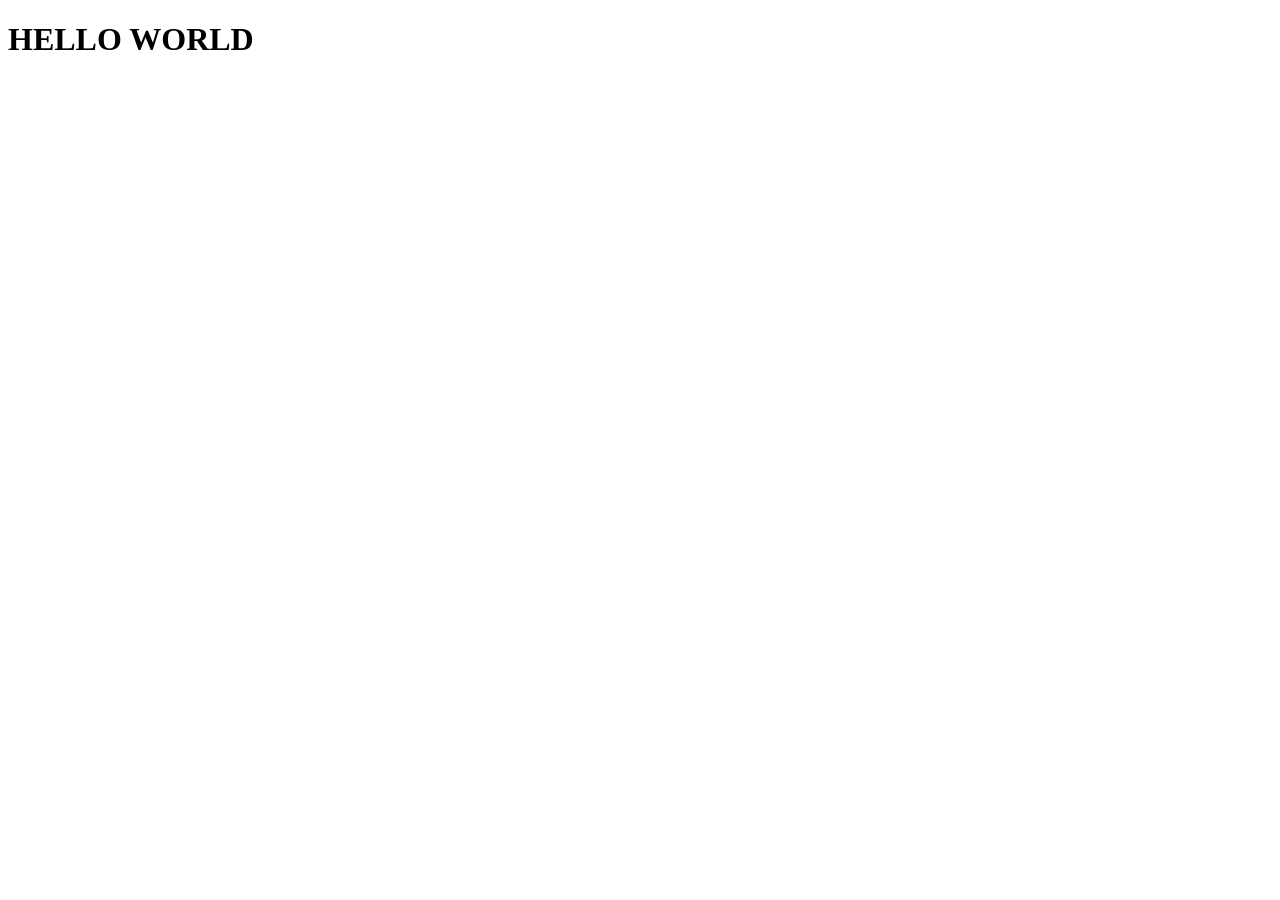
==== index.html @ b84dd43b "Initialisation du portfolio" ====
<!DOCTYPE html>
<html lang="fr">
<head>
<meta charset="UTF-8">
<meta name="viewport" content="width=device-width, initial-scale=1.0">
<title>Mon Portfolio</title>
</head>
<body>
<h1>HELLO WORLD</h1>
</body>
</html>
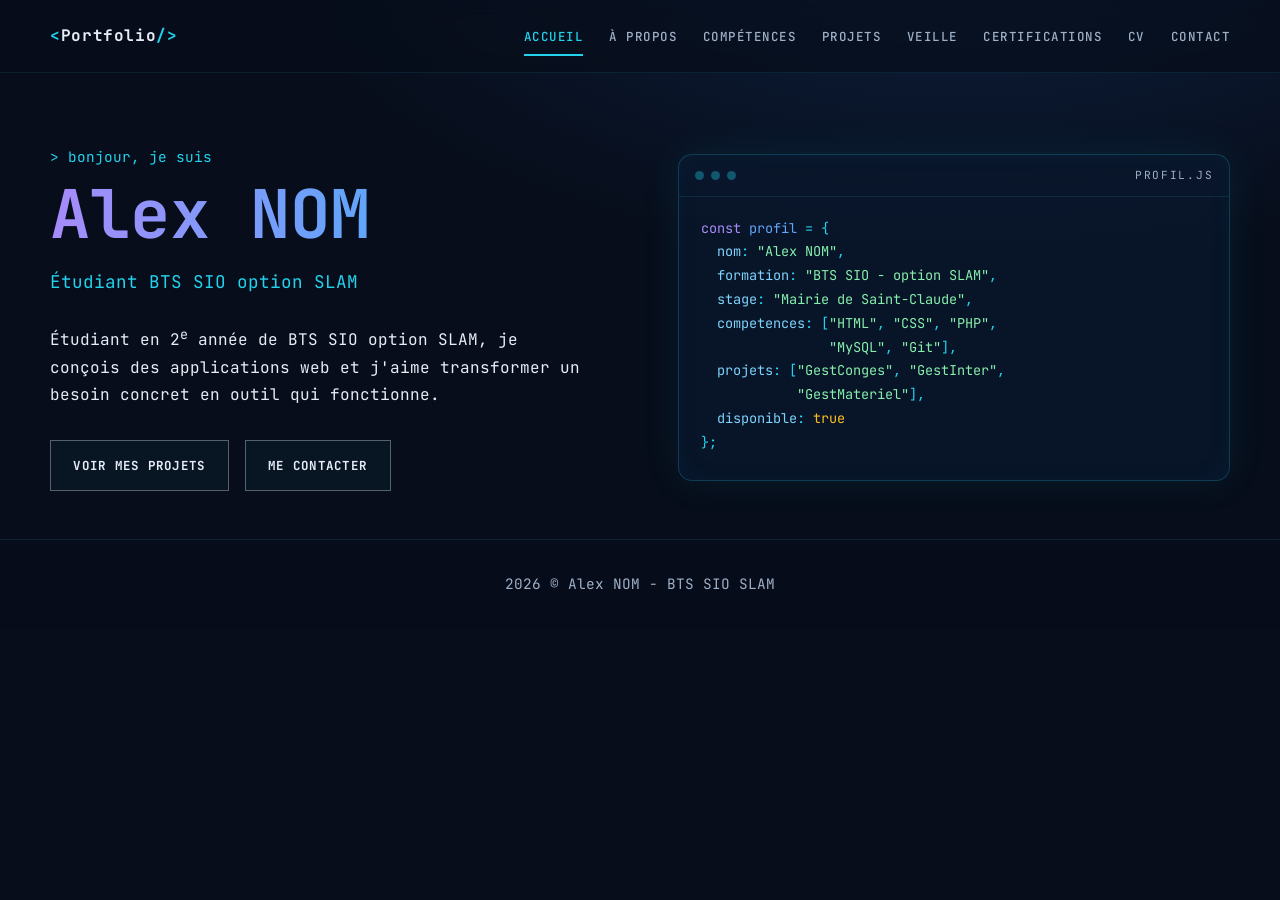
==== commit d854cefd: "Pages À propos et Compétences" ====
--- a/index.html
+++ b/index.html
@@ -1,11 +1,79 @@
 <!DOCTYPE html>
 <html lang="fr">
 <head>
-<meta charset="UTF-8">
-<meta name="viewport" content="width=device-width, initial-scale=1.0">
-<title>Mon Portfolio</title>
+  <meta charset="UTF-8">
+  <meta name="viewport" content="width=device-width, initial-scale=1.0">
+  <meta name="description" content="Portfolio d'Alex NOM, étudiant en BTS SIO option SLAM (développement d'applications).">
+  <title>Alex NOM | Portfolio BTS SIO SLAM</title>
+
+  <link rel="preconnect" href="https://fonts.googleapis.com">
+  <link rel="preconnect" href="https://fonts.gstatic.com" crossorigin>
+  <link href="https://fonts.googleapis.com/css2?family=JetBrains+Mono:wght@400;500;700&display=swap" rel="stylesheet">
+  <link rel="stylesheet" href="css/style.css">
 </head>
 <body>
-<h1>HELLO WORLD</h1>
+
+  <!-- Fond animé (entièrement en CSS) -->
+  <div class="bg" aria-hidden="true">
+    <span class="orb orb-1"></span>
+    <span class="orb orb-2"></span>
+  </div>
+
+  <!-- En-tête + menu -->
+  <header class="site-header">
+    <nav class="container nav" aria-label="Navigation principale">
+      <a href="index.html" class="logo">Portfolio</a>
+
+      <ul class="nav-links">
+        <li><a href="index.html" aria-current="page">Accueil</a></li>
+        <li><a href="apropos.html">À propos</a></li>
+        <li><a href="competences.html">Compétences</a></li>
+        <li><a href="projets.html">Projets</a></li>
+        <li><a href="veille.html">Veille</a></li>
+        <li><a href="certifications.html">Certifications</a></li>
+        <li><a href="cv.html">CV</a></li>
+        <li><a href="contact.html">Contact</a></li>
+      </ul>
+    </nav>
+  </header>
+
+  <!-- Contenu principal -->
+  <main class="container hero">
+    <section class="hero-text">
+      <p class="eyebrow">&gt; bonjour, je suis</p>
+      <h1 class="gradient-text">Alex NOM</h1>
+      <p class="role"><span class="typed">Étudiant BTS SIO option SLAM</span></p>
+      <p class="intro">
+        Étudiant en 2<sup>e</sup> année de BTS SIO option SLAM, je conçois des applications web
+        et j'aime transformer un besoin concret en outil qui fonctionne.
+      </p>
+      <div class="hero-actions">
+        <a href="projets.html" class="btn">Voir mes projets</a>
+        <a href="contact.html" class="btn">Me contacter</a>
+      </div>
+    </section>
+
+    <aside class="code-card" aria-label="Aperçu du profil sous forme de code">
+      <div class="code-card-bar">
+        <span class="dots"><i></i><i></i><i></i></span>
+        <span class="code-card-title">profil.js</span>
+      </div>
+<pre><code><span class="c-key">const</span> <span class="c-var">profil</span> = {
+  <span class="c-prop">nom</span>: <span class="c-str">"Alex NOM"</span>,
+  <span class="c-prop">formation</span>: <span class="c-str">"BTS SIO - option SLAM"</span>,
+  <span class="c-prop">stage</span>: <span class="c-str">"Mairie de Saint-Claude"</span>,
+  <span class="c-prop">competences</span>: [<span class="c-str">"HTML"</span>, <span class="c-str">"CSS"</span>, <span class="c-str">"PHP"</span>,
+                <span class="c-str">"MySQL"</span>, <span class="c-str">"Git"</span>],
+  <span class="c-prop">projets</span>: [<span class="c-str">"GestConges"</span>, <span class="c-str">"GestInter"</span>,
+            <span class="c-str">"GestMateriel"</span>],
+  <span class="c-prop">disponible</span>: <span class="c-bool">true</span>
+};</code></pre>
+    </aside>
+  </main>
+
+  <footer class="site-footer">
+    <p>2026 © Alex NOM - BTS SIO SLAM</p>
+  </footer>
+
 </body>
-</html>+</html>
--- a/css/style.css
+++ b/css/style.css
@@ -0,0 +1,469 @@
+/* ==========================================================
+   Portfolio BTS SIO SLAM - feuille de style commune
+   ========================================================== */
+
+:root {
+  --bg: #070d1a;
+  --panel: rgba(11, 24, 46, 0.72);
+  --border: rgba(34, 211, 238, 0.22);
+  --text: #e6edf7;
+  --muted: #9fb0c7;
+  --cyan: #22d3ee;
+  --blue: #60a5fa;
+  --violet: #a78bfa;
+  --radius: 14px;
+  --font: "JetBrains Mono", ui-monospace, "SFMono-Regular", Menlo, Consolas, monospace;
+}
+
+*, *::before, *::after { box-sizing: border-box; }
+
+html { scroll-behavior: smooth; }
+
+body {
+  margin: 0;
+  min-height: 100vh;
+  display: flex;
+  flex-direction: column;
+  font-family: var(--font);
+  font-size: 16px;
+  line-height: 1.7;
+  color: var(--text);
+  background: radial-gradient(1200px 600px at 75% -10%, #0e2140 0%, var(--bg) 60%);
+}
+
+a { color: inherit; text-decoration: none; }
+
+.container {
+  width: min(1180px, 100% - 2.5rem);
+  margin-inline: auto;
+}
+
+/* ---------- Fond animé (canvas, rempli par main.js) ---------- */
+#bg-canvas {
+  position: fixed;
+  inset: 0;
+  width: 100%;
+  height: 100%;
+  z-index: 0;
+  pointer-events: none;
+}
+
+.site-header, main, .site-footer { position: relative; z-index: 1; }
+
+/* ---------- Header / navigation ---------- */
+.site-header {
+  position: sticky;
+  top: 0;
+  z-index: 50;
+  background: rgba(7, 13, 26, 0.65);
+  backdrop-filter: blur(10px);
+  -webkit-backdrop-filter: blur(10px);
+  border-bottom: 1px solid rgba(34, 211, 238, 0.10);
+}
+
+.nav {
+  display: flex;
+  align-items: center;
+  justify-content: space-between;
+  min-height: 72px;
+}
+
+.logo { font-weight: 700; letter-spacing: 0.04em; }
+.logo::before { content: "<"; color: var(--cyan); }
+.logo::after  { content: "/>"; color: var(--cyan); }
+
+.nav-links {
+  display: flex;
+  gap: 1.6rem;
+  list-style: none;
+  margin: 0;
+  padding: 0;
+}
+
+.nav-links a {
+  position: relative;
+  padding: 0.4rem 0;
+  font-size: 0.78rem;
+  font-weight: 500;
+  letter-spacing: 0.12em;
+  text-transform: uppercase;
+  color: var(--muted);
+  transition: color 0.2s;
+}
+
+.nav-links a::after {
+  content: "";
+  position: absolute;
+  left: 0; bottom: -4px;
+  width: 100%; height: 2px;
+  background: var(--cyan);
+  transform: scaleX(0);
+  transform-origin: left;
+  transition: transform 0.25s ease;
+}
+
+.nav-links a:hover,
+.nav-links a[aria-current="page"] { color: var(--cyan); }
+
+.nav-links a:hover::after,
+.nav-links a[aria-current="page"]::after { transform: scaleX(1); }
+
+.nav-toggle {
+  display: none;
+  flex-direction: column;
+  gap: 5px;
+  padding: 0.6rem;
+  background: none;
+  border: 1px solid var(--border);
+  border-radius: 8px;
+  cursor: pointer;
+}
+
+.nav-toggle span {
+  display: block;
+  width: 22px; height: 2px;
+  background: var(--cyan);
+  transition: transform 0.25s, opacity 0.25s;
+}
+
+.nav-toggle[aria-expanded="true"] span:nth-child(1) { transform: translateY(7px) rotate(45deg); }
+.nav-toggle[aria-expanded="true"] span:nth-child(2) { opacity: 0; }
+.nav-toggle[aria-expanded="true"] span:nth-child(3) { transform: translateY(-7px) rotate(-45deg); }
+
+/* ---------- Hero (accueil) ---------- */
+.hero {
+  display: grid;
+  grid-template-columns: 1.05fr 1fr;
+  align-items: center;
+  gap: 3rem;
+  padding-block: 4.5rem 3rem;
+}
+
+.eyebrow { margin: 0 0 0.5rem; color: var(--cyan); font-size: 0.9rem; }
+
+.gradient-text {
+  margin: 0;
+  font-size: clamp(2.4rem, 6vw, 4.2rem);
+  line-height: 1.1;
+  font-weight: 700;
+  background: linear-gradient(90deg, var(--violet), var(--blue) 55%, var(--cyan));
+  -webkit-background-clip: text;
+  background-clip: text;
+  color: transparent;
+}
+
+.role { min-height: 2rem; margin: 1rem 0 1.5rem; font-size: 1.1rem; color: var(--cyan); }
+.caret { animation: blink 1s steps(2, start) infinite; }
+@keyframes blink { to { visibility: hidden; } }
+
+.intro { max-width: 34rem; margin: 0 0 2rem; color: var(--text); }
+
+.hero-actions { display: flex; flex-wrap: wrap; gap: 1rem; }
+
+.btn {
+  display: inline-block;
+  padding: 0.85rem 1.4rem;
+  font-size: 0.78rem;
+  font-weight: 700;
+  letter-spacing: 0.1em;
+  text-transform: uppercase;
+  color: var(--text);
+  background: rgba(34, 211, 238, 0.04);
+  border: 1px solid rgba(230, 237, 247, 0.35);
+  transition: color 0.2s, border-color 0.2s, box-shadow 0.2s, background 0.2s;
+}
+
+.btn:hover {
+  color: var(--cyan);
+  border-color: var(--cyan);
+  background: rgba(34, 211, 238, 0.09);
+  box-shadow: 0 0 22px rgba(34, 211, 238, 0.25);
+}
+
+/* ---------- Carte "IDE" (avec léger effet 3D au survol, via main.js) ---------- */
+.code-card {
+  background: var(--panel);
+  border: 1px solid var(--border);
+  border-radius: var(--radius);
+  box-shadow: 0 0 40px rgba(34, 211, 238, 0.08), inset 0 0 30px rgba(34, 211, 238, 0.03);
+  overflow: hidden;
+  transform-style: preserve-3d;
+  transition: transform 0.15s ease-out, box-shadow 0.3s;
+  will-change: transform;
+}
+
+.code-card:hover {
+  box-shadow: 0 0 55px rgba(34, 211, 238, 0.18), inset 0 0 30px rgba(34, 211, 238, 0.05);
+}
+
+.code-card-bar {
+  display: flex;
+  align-items: center;
+  justify-content: space-between;
+  padding: 0.7rem 1rem;
+  border-bottom: 1px solid rgba(34, 211, 238, 0.12);
+}
+
+.dots { display: flex; gap: 0.45rem; }
+.dots i { width: 9px; height: 9px; border-radius: 50%; background: rgba(34, 211, 238, 0.35); }
+
+.code-card-title {
+  font-size: 0.7rem;
+  letter-spacing: 0.15em;
+  text-transform: uppercase;
+  color: var(--muted);
+}
+
+.code-card pre {
+  margin: 0;
+  padding: 1.2rem 1.4rem 1.6rem;
+  overflow-x: auto;
+  font-size: 0.85rem;
+  line-height: 1.75;
+  color: var(--cyan);
+}
+
+.code-card code { font-family: var(--font); }
+
+.c-key  { color: var(--violet); }
+.c-var  { color: var(--blue); }
+.c-prop { color: #7dd3fc; }
+.c-str  { color: #86efac; }
+.c-bool { color: #fbbf24; }
+
+/* ---------- Bandeau de stats ---------- */
+.stats {
+  display: grid;
+  grid-template-columns: repeat(3, 1fr);
+  gap: 1.5rem;
+  padding-block: 2rem 4rem;
+}
+
+.stat {
+  text-align: center;
+  padding: 1.5rem 1rem;
+  background: var(--panel);
+  border: 1px solid var(--border);
+  border-radius: var(--radius);
+}
+
+.stat-num {
+  display: block;
+  font-size: 2.2rem;
+  font-weight: 700;
+  color: var(--cyan);
+}
+
+.stat-label {
+  display: block;
+  margin-top: 0.3rem;
+  font-size: 0.78rem;
+  letter-spacing: 0.08em;
+  text-transform: uppercase;
+  color: var(--muted);
+}
+
+/* ---------- Apparition au scroll (classes posées par main.js) ---------- */
+.reveal {
+  opacity: 0;
+  transform: translateY(24px);
+  transition: opacity 0.7s ease, transform 0.7s ease;
+}
+
+.reveal.is-visible {
+  opacity: 1;
+  transform: none;
+}
+
+/* ---------- Pages intérieures (À propos, Compétences, etc.) ---------- */
+.page { padding-block: 3rem 5rem; }
+
+.page-head { margin-bottom: 2.5rem; }
+
+.section-title {
+  margin: 2.5rem 0 1.5rem;
+  font-size: 1.4rem;
+  color: var(--text);
+}
+
+.section-title::before {
+  content: "// ";
+  color: var(--cyan);
+}
+
+.muted-text { color: var(--muted); max-width: 42rem; }
+
+/* ---------- Frise chronologique (À propos) ---------- */
+.timeline {
+  list-style: none;
+  margin: 0;
+  padding: 0 0 0 1.4rem;
+  border-left: 2px solid var(--border);
+}
+
+.timeline-item { position: relative; padding: 0 0 2.5rem 1.6rem; }
+.timeline-item:last-child { padding-bottom: 0; }
+
+.timeline-dot {
+  position: absolute;
+  left: -1.56rem;
+  top: 0.3rem;
+  width: 12px; height: 12px;
+  border-radius: 50%;
+  background: var(--cyan);
+  box-shadow: 0 0 10px var(--cyan);
+}
+
+.timeline-dot--future {
+  background: transparent;
+  border: 2px solid var(--violet);
+  box-shadow: 0 0 10px var(--violet);
+}
+
+.timeline-date {
+  margin: 0 0 0.2rem;
+  font-size: 0.78rem;
+  letter-spacing: 0.08em;
+  text-transform: uppercase;
+  color: var(--cyan);
+}
+
+.timeline-content h3 { margin: 0 0 0.3rem; font-size: 1.1rem; }
+
+.timeline-sub { margin: 0 0 0.6rem; color: var(--muted); font-size: 0.9rem; }
+
+.timeline-content p:last-child { margin: 0; max-width: 40rem; }
+
+/* ---------- Étiquettes (tags) ---------- */
+.tag-list {
+  display: flex;
+  flex-wrap: wrap;
+  gap: 0.6rem;
+  list-style: none;
+  margin: 0;
+  padding: 0;
+}
+
+.tag {
+  padding: 0.45rem 0.9rem;
+  font-size: 0.78rem;
+  letter-spacing: 0.04em;
+  color: var(--text);
+  background: rgba(34, 211, 238, 0.06);
+  border: 1px solid var(--border);
+  border-radius: 999px;
+  transition: border-color 0.2s, box-shadow 0.2s;
+}
+
+.tag:hover { border-color: var(--cyan); box-shadow: 0 0 14px rgba(34, 211, 238, 0.2); }
+
+/* ---------- Cartes de compétences (grille) ---------- */
+.skills-grid {
+  display: grid;
+  grid-template-columns: repeat(auto-fit, minmax(240px, 1fr));
+  gap: 1.5rem;
+}
+
+.skill-card {
+  padding: 1.4rem;
+  background: var(--panel);
+  border: 1px solid var(--border);
+  border-radius: var(--radius);
+}
+
+.skill-card h3 {
+  margin: 0 0 0.9rem;
+  font-size: 0.95rem;
+  color: var(--cyan);
+}
+
+/* ---------- Footer ---------- */
+.site-footer {
+  padding: 2rem 1rem;
+  text-align: center;
+  font-size: 0.9rem;
+  color: var(--muted);
+  border-top: 1px solid rgba(34, 211, 238, 0.12);
+  background: rgba(7, 13, 26, 0.55);
+}
+
+.site-footer p { margin: 0; }
+
+/* ---------- Curseur personnalisé ---------- */
+.cursor-dot, .cursor-ring { display: none; }
+
+html.has-cursor, html.has-cursor a, html.has-cursor button { cursor: none; }
+
+html.has-cursor .cursor-dot,
+html.has-cursor .cursor-ring {
+  display: block;
+  position: fixed;
+  top: 0; left: 0;
+  pointer-events: none;
+  z-index: 9999;
+  border-radius: 50%;
+  opacity: 0;
+  transition: opacity 0.2s;
+}
+
+html.has-cursor.cursor-active .cursor-dot,
+html.has-cursor.cursor-active .cursor-ring { opacity: 1; }
+
+.cursor-dot {
+  width: 6px; height: 6px;
+  margin: -3px 0 0 -3px;
+  background: var(--cyan);
+  box-shadow: 0 0 10px var(--cyan);
+}
+
+.cursor-ring {
+  width: 34px; height: 34px;
+  margin: -17px 0 0 -17px;
+  border: 1px solid var(--cyan);
+  transition: opacity 0.2s, width 0.2s, height 0.2s, margin 0.2s, background 0.2s;
+}
+
+.cursor-ring.hover {
+  width: 56px; height: 56px;
+  margin: -28px 0 0 -28px;
+  background: rgba(34, 211, 238, 0.1);
+}
+
+/* ---------- Responsive ---------- */
+@media (max-width: 960px) {
+  .hero { grid-template-columns: 1fr; gap: 2.5rem; padding-block: 2.5rem 1.5rem; }
+  .stats { grid-template-columns: 1fr; padding-block: 1rem 3rem; }
+}
+
+@media (max-width: 900px) {
+  .nav-toggle { display: flex; }
+
+  .nav-links {
+    position: absolute;
+    top: 100%;
+    left: 0; right: 0;
+    flex-direction: column;
+    gap: 0;
+    padding: 0.5rem 1.25rem 1rem;
+    background: rgba(7, 13, 26, 0.96);
+    border-bottom: 1px solid var(--border);
+    display: none;
+  }
+
+  .nav-links.open { display: flex; }
+  .nav-links a { display: block; padding: 0.8rem 0; }
+  .nav-links a::after { display: none; }
+}
+
+@media (max-width: 480px) {
+  .code-card pre { font-size: 0.72rem; padding: 1rem; }
+  .btn { width: 100%; text-align: center; }
+}
+
+/* Respect des préférences d'accessibilité */
+@media (prefers-reduced-motion: reduce) {
+  html { scroll-behavior: auto; }
+  .caret { animation: none; }
+  .reveal { opacity: 1; transform: none; transition: none; }
+  * { transition-duration: 0.01ms !important; }
+}
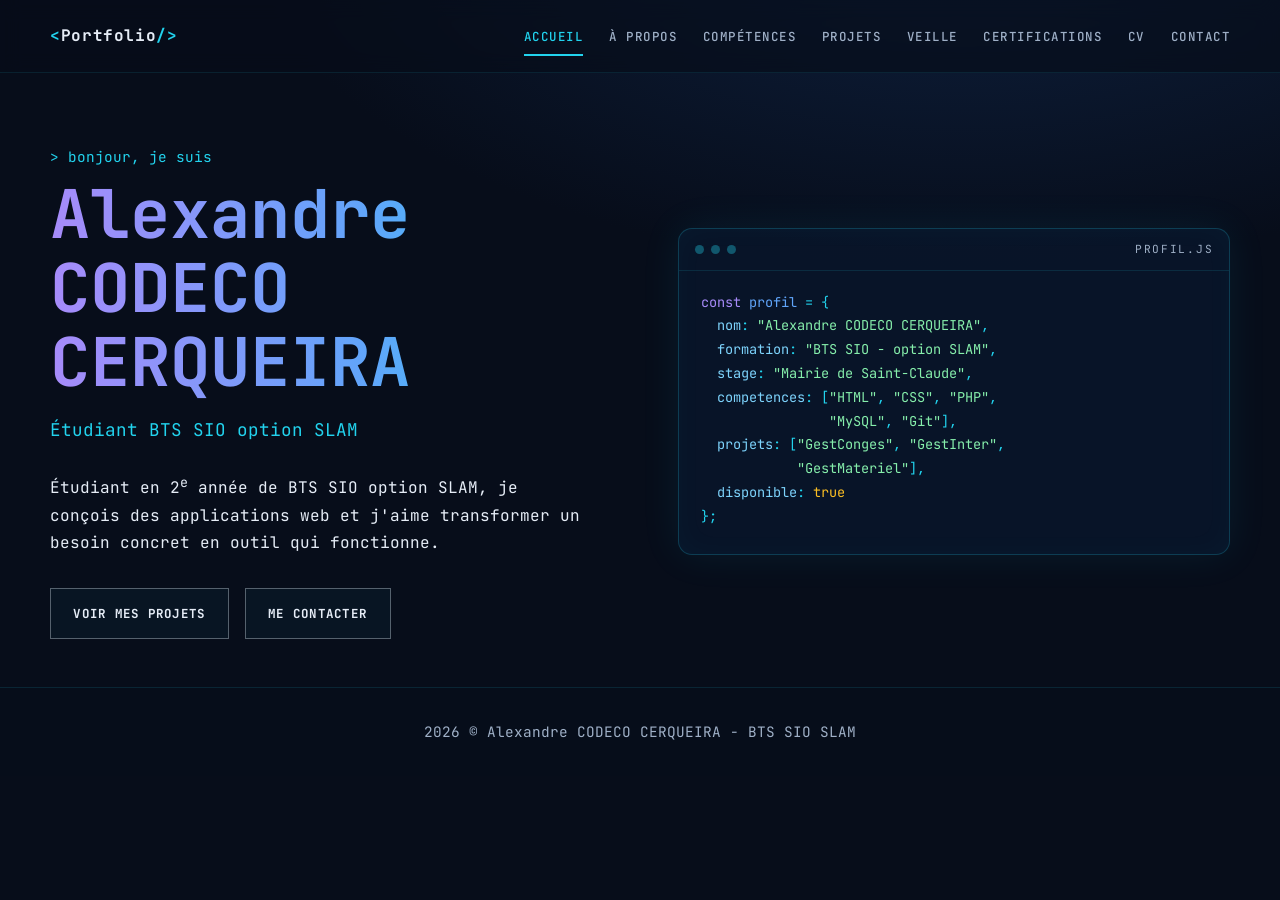
==== commit 7ff61c26: "Pages Projets et Veille" ====
--- a/index.html
+++ b/index.html
@@ -4,7 +4,7 @@
   <meta charset="UTF-8">
   <meta name="viewport" content="width=device-width, initial-scale=1.0">
   <meta name="description" content="Portfolio d'Alex NOM, étudiant en BTS SIO option SLAM (développement d'applications).">
-  <title>Alex NOM | Portfolio BTS SIO SLAM</title>
+  <title>Alexandre CODECO CERQUEIRA | Portfolio BTS SIO SLAM</title>
 
   <link rel="preconnect" href="https://fonts.googleapis.com">
   <link rel="preconnect" href="https://fonts.gstatic.com" crossorigin>
@@ -41,7 +41,7 @@
   <main class="container hero">
     <section class="hero-text">
       <p class="eyebrow">&gt; bonjour, je suis</p>
-      <h1 class="gradient-text">Alex NOM</h1>
+      <h1 class="gradient-text">Alexandre CODECO CERQUEIRA</h1>
       <p class="role"><span class="typed">Étudiant BTS SIO option SLAM</span></p>
       <p class="intro">
         Étudiant en 2<sup>e</sup> année de BTS SIO option SLAM, je conçois des applications web
@@ -59,7 +59,7 @@
         <span class="code-card-title">profil.js</span>
       </div>
 <pre><code><span class="c-key">const</span> <span class="c-var">profil</span> = {
-  <span class="c-prop">nom</span>: <span class="c-str">"Alex NOM"</span>,
+  <span class="c-prop">nom</span>: <span class="c-str">"Alexandre CODECO CERQUEIRA"</span>,
   <span class="c-prop">formation</span>: <span class="c-str">"BTS SIO - option SLAM"</span>,
   <span class="c-prop">stage</span>: <span class="c-str">"Mairie de Saint-Claude"</span>,
   <span class="c-prop">competences</span>: [<span class="c-str">"HTML"</span>, <span class="c-str">"CSS"</span>, <span class="c-str">"PHP"</span>,
@@ -72,7 +72,7 @@
   </main>
 
   <footer class="site-footer">
-    <p>2026 © Alex NOM - BTS SIO SLAM</p>
+    <p>2026 © Alexandre CODECO CERQUEIRA - BTS SIO SLAM</p>
   </footer>
 
 </body>
--- a/css/style.css
+++ b/css/style.css
@@ -377,6 +377,45 @@
   color: var(--cyan);
 }
 
+/* ---------- Cartes de projet (page Projets) ---------- */
+.project-card {
+  margin-bottom: 2.5rem;
+  padding: 2rem;
+  background: var(--panel);
+  border: 1px solid var(--border);
+  border-radius: var(--radius);
+  scroll-margin-top: 90px; /* pour que le lien d'ancre ne passe pas sous le header collant */
+}
+
+.project-head {
+  display: flex;
+  flex-wrap: wrap;
+  align-items: center;
+  gap: 1rem;
+  margin-bottom: 1rem;
+}
+
+.project-head h2 { margin: 0; font-size: 1.5rem; }
+
+.project-lead { color: var(--muted); max-width: 48rem; margin: 0 0 1.5rem; }
+
+.project-grid {
+  display: grid;
+  grid-template-columns: repeat(auto-fit, minmax(260px, 1fr));
+  gap: 1.5rem;
+  margin-bottom: 1.5rem;
+}
+
+.project-grid h3 { margin: 0 0 0.4rem; font-size: 0.95rem; color: var(--cyan); }
+.project-grid p { margin: 0; }
+
+.project-card code {
+  padding: 0.1rem 0.4rem;
+  background: rgba(34, 211, 238, 0.08);
+  border-radius: 4px;
+  font-size: 0.85em;
+}
+
 /* ---------- Footer ---------- */
 .site-footer {
   padding: 2rem 1rem;
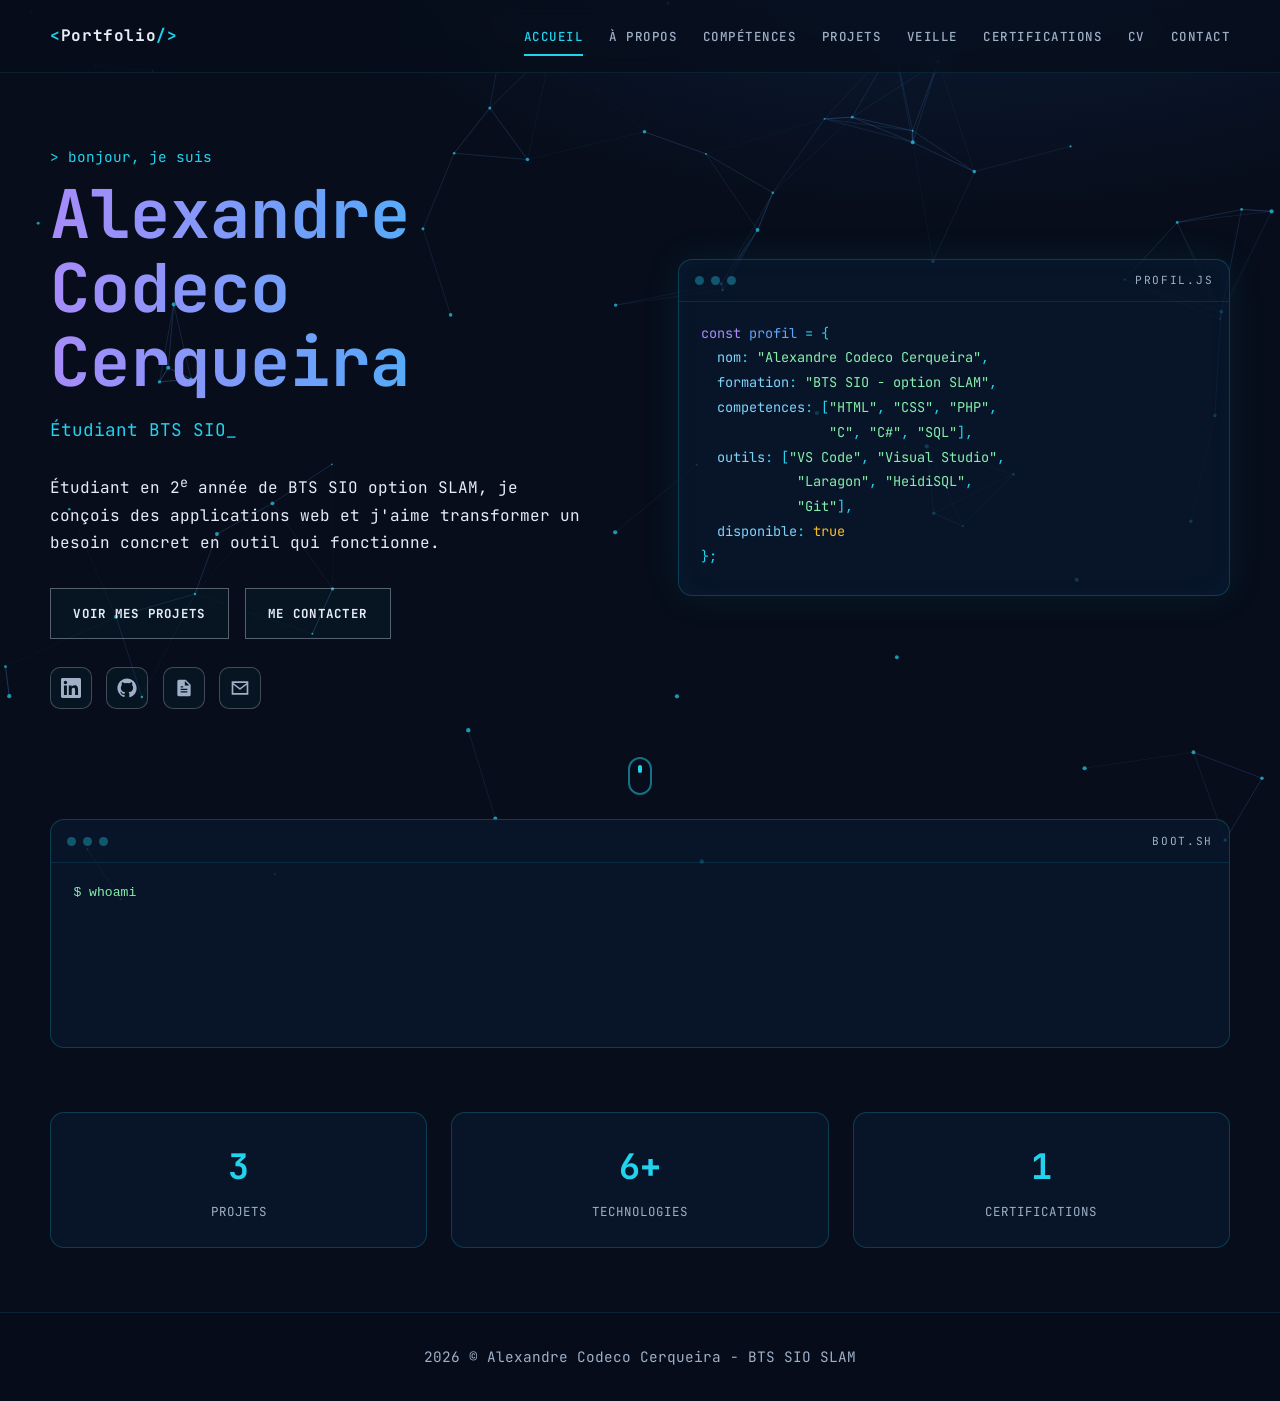
==== commit 30644fb8: "Accueil : terminal boot, glitch, icones sociales, scroll indicator" ====
--- a/index.html
+++ b/index.html
@@ -3,8 +3,8 @@
 <head>
   <meta charset="UTF-8">
   <meta name="viewport" content="width=device-width, initial-scale=1.0">
-  <meta name="description" content="Portfolio d'Alex NOM, étudiant en BTS SIO option SLAM (développement d'applications).">
-  <title>Alexandre CODECO CERQUEIRA | Portfolio BTS SIO SLAM</title>
+  <meta name="description" content="Portfolio d'Alexandre Codeco Cerqueira, étudiant en BTS SIO option SLAM (développement d'applications).">
+  <title>Alexandre Codeco Cerqueira | Portfolio BTS SIO SLAM</title>
 
   <link rel="preconnect" href="https://fonts.googleapis.com">
   <link rel="preconnect" href="https://fonts.gstatic.com" crossorigin>
@@ -12,19 +12,19 @@
   <link rel="stylesheet" href="css/style.css">
 </head>
 <body>
+  <canvas id="bg-canvas" aria-hidden="true"></canvas>
+  <div class="cursor-dot" aria-hidden="true"></div>
+  <div class="cursor-ring" aria-hidden="true"></div>
 
-  <!-- Fond animé (entièrement en CSS) -->
-  <div class="bg" aria-hidden="true">
-    <span class="orb orb-1"></span>
-    <span class="orb orb-2"></span>
-  </div>
-
-  <!-- En-tête + menu -->
   <header class="site-header">
     <nav class="container nav" aria-label="Navigation principale">
       <a href="index.html" class="logo">Portfolio</a>
 
-      <ul class="nav-links">
+      <button class="nav-toggle" aria-label="Ouvrir le menu" aria-expanded="false" aria-controls="nav-links">
+        <span></span><span></span><span></span>
+      </button>
+
+      <ul class="nav-links" id="nav-links">
         <li><a href="index.html" aria-current="page">Accueil</a></li>
         <li><a href="apropos.html">À propos</a></li>
         <li><a href="competences.html">Compétences</a></li>
@@ -37,43 +37,82 @@
     </nav>
   </header>
 
-  <!-- Contenu principal -->
-  <main class="container hero">
-    <section class="hero-text">
-      <p class="eyebrow">&gt; bonjour, je suis</p>
-      <h1 class="gradient-text">Alexandre CODECO CERQUEIRA</h1>
-      <p class="role"><span class="typed">Étudiant BTS SIO option SLAM</span></p>
-      <p class="intro">
-        Étudiant en 2<sup>e</sup> année de BTS SIO option SLAM, je conçois des applications web
-        et j'aime transformer un besoin concret en outil qui fonctionne.
-      </p>
-      <div class="hero-actions">
-        <a href="projets.html" class="btn">Voir mes projets</a>
-        <a href="contact.html" class="btn">Me contacter</a>
+  <main>
+    <section class="container hero">
+      <div class="hero-text reveal">
+        <p class="eyebrow">&gt; bonjour, je suis</p>
+        <h1 class="gradient-text glitch" data-text="Alexandre Codeco Cerqueira">Alexandre Codeco Cerqueira</h1>
+        <p class="role"><span id="typed"></span><span class="caret" aria-hidden="true">_</span></p>
+        <p class="intro">
+          Étudiant en 2<sup>e</sup> année de BTS SIO option SLAM, je conçois des applications web
+          et j'aime transformer un besoin concret en outil qui fonctionne.
+        </p>
+        <div class="hero-actions">
+          <a href="projets.html" class="btn">Voir mes projets</a>
+          <a href="contact.html" class="btn">Me contacter</a>
+        </div>
+
+        <!-- Icônes de réseaux : TODO remplace l'URL LinkedIn par ton vrai profil -->
+        <div class="social-row">
+          <a href="https://www.linkedin.com/in/alexandre-codeco-cerqueira-8b853b3ab/" target="_blank" rel="noopener" class="social-icon" aria-label="LinkedIn">
+            <svg viewBox="0 0 24 24" fill="currentColor" aria-hidden="true"><path d="M20.45 20.45h-3.56v-5.57c0-1.33-.02-3.04-1.85-3.04-1.86 0-2.14 1.45-2.14 2.94v5.67H9.34V9h3.42v1.56h.05c.48-.9 1.64-1.85 3.38-1.85 3.61 0 4.28 2.38 4.28 5.47v6.27ZM5.34 7.43a2.07 2.07 0 1 1 0-4.14 2.07 2.07 0 0 1 0 4.14ZM7.12 20.45H3.56V9h3.56v11.45ZM22.22 0H1.77C.8 0 0 .78 0 1.75v20.5C0 23.22.8 24 1.77 24h20.45C23.2 24 24 23.22 24 22.25V1.75C24 .78 23.2 0 22.22 0Z"/></svg>
+          </a>
+          <a href="https://github.com/alexandrecodeco40" target="_blank" rel="noopener" class="social-icon" aria-label="GitHub">
+            <svg viewBox="0 0 24 24" fill="currentColor" aria-hidden="true"><path d="M12 .5C5.73.5.5 5.73.5 12.03c0 5.05 3.29 9.33 7.84 10.84.57.1.78-.25.78-.55 0-.27-.01-1.17-.02-2.12-3.19.69-3.86-1.36-3.86-1.36-.52-1.33-1.28-1.68-1.28-1.68-1.04-.71.08-.7.08-.7 1.16.08 1.76 1.19 1.76 1.19 1.03 1.76 2.7 1.25 3.36.95.1-.75.4-1.25.73-1.54-2.55-.29-5.23-1.27-5.23-5.68 0-1.25.45-2.28 1.18-3.08-.12-.29-.51-1.46.11-3.04 0 0 .96-.31 3.15 1.18a10.9 10.9 0 0 1 5.74 0c2.19-1.49 3.15-1.18 3.15-1.18.62 1.58.23 2.75.11 3.04.73.8 1.18 1.83 1.18 3.08 0 4.42-2.69 5.39-5.25 5.67.41.36.78 1.07.78 2.16 0 1.56-.01 2.81-.01 3.19 0 .3.21.66.79.55A10.53 10.53 0 0 0 23.5 12.03C23.5 5.73 18.27.5 12 .5Z"/></svg>
+          </a>
+          <a href="cv/CV_Alexandre_Codeco_Cerqueira.pdf" target="_blank" rel="noopener" class="social-icon" aria-label="CV (PDF)">
+            <svg viewBox="0 0 24 24" fill="currentColor" aria-hidden="true"><path d="M6 2a2 2 0 0 0-2 2v16a2 2 0 0 0 2 2h12a2 2 0 0 0 2-2V8l-6-6H6Zm7 1.5L18.5 9H13V3.5ZM8 13h8v1.5H8V13Zm0 3h8v1.5H8V16Zm0-6h3v1.5H8V10Z"/></svg>
+          </a>
+          <a href="mailto:alexandrecodeco40@gmail.com" class="social-icon" aria-label="E-mail">
+            <svg viewBox="0 0 24 24" fill="currentColor" aria-hidden="true"><path d="M2 4h20v16H2V4Zm2 2v.01L12 12l8-5.99V6H4Zm16 2.24-7.4 5.55a1 1 0 0 1-1.2 0L4 8.24V18h16V8.24Z"/></svg>
+          </a>
+        </div>
+      </div>
+
+      <aside class="code-card reveal" id="code-card" aria-label="Aperçu du profil sous forme de code">
+        <div class="code-card-bar">
+          <span class="dots"><i></i><i></i><i></i></span>
+          <span class="code-card-title">profil.js</span>
+        </div>
+<pre><code><span class="c-key">const</span> <span class="c-var">profil</span> = {
+  <span class="c-prop">nom</span>: <span class="c-str">"Alexandre Codeco Cerqueira"</span>,
+  <span class="c-prop">formation</span>: <span class="c-str">"BTS SIO - option SLAM"</span>,
+  <span class="c-prop">competences</span>: [<span class="c-str">"HTML"</span>, <span class="c-str">"CSS"</span>, <span class="c-str">"PHP"</span>,
+                <span class="c-str">"C"</span>, <span class="c-str">"C#"</span>, <span class="c-str">"SQL"</span>],
+  <span class="c-prop">outils</span>: [<span class="c-str">"VS Code"</span>, <span class="c-str">"Visual Studio"</span>,
+            <span class="c-str">"Laragon"</span>, <span class="c-str">"HeidiSQL"</span>,
+            <span class="c-str">"Git"</span>],
+  <span class="c-prop">disponible</span>: <span class="c-bool">true</span>
+};</code></pre>
+      </aside>
+    </section>
+
+    <div class="scroll-indicator" aria-hidden="true">
+      <span class="scroll-mouse"><span class="scroll-wheel"></span></span>
+    </div>
+
+    <!-- Écran "boot" façon vieux terminal, rempli ligne par ligne par main.js -->
+    <section class="container reveal">
+      <div class="boot-terminal" aria-label="Terminal de démarrage">
+        <div class="code-card-bar">
+          <span class="dots"><i></i><i></i><i></i></span>
+          <span class="code-card-title">boot.sh</span>
+        </div>
+        <pre class="boot-output" id="boot-output" aria-hidden="true"></pre>
       </div>
     </section>
 
-    <aside class="code-card" aria-label="Aperçu du profil sous forme de code">
-      <div class="code-card-bar">
-        <span class="dots"><i></i><i></i><i></i></span>
-        <span class="code-card-title">profil.js</span>
-      </div>
-<pre><code><span class="c-key">const</span> <span class="c-var">profil</span> = {
-  <span class="c-prop">nom</span>: <span class="c-str">"Alexandre CODECO CERQUEIRA"</span>,
-  <span class="c-prop">formation</span>: <span class="c-str">"BTS SIO - option SLAM"</span>,
-  <span class="c-prop">stage</span>: <span class="c-str">"Mairie de Saint-Claude"</span>,
-  <span class="c-prop">competences</span>: [<span class="c-str">"HTML"</span>, <span class="c-str">"CSS"</span>, <span class="c-str">"PHP"</span>,
-                <span class="c-str">"MySQL"</span>, <span class="c-str">"Git"</span>],
-  <span class="c-prop">projets</span>: [<span class="c-str">"GestConges"</span>, <span class="c-str">"GestInter"</span>,
-            <span class="c-str">"GestMateriel"</span>],
-  <span class="c-prop">disponible</span>: <span class="c-bool">true</span>
-};</code></pre>
-    </aside>
+    <section class="container stats reveal">
+      <div class="stat"><span class="stat-num">3</span><span class="stat-label">Projets</span></div>
+      <div class="stat"><span class="stat-num">6+</span><span class="stat-label">Technologies</span></div>
+      <div class="stat"><span class="stat-num">1</span><span class="stat-label">Certifications</span></div>
+    </section>
   </main>
 
   <footer class="site-footer">
-    <p>2026 © Alexandre CODECO CERQUEIRA - BTS SIO SLAM</p>
+    <p>2026 © Alexandre Codeco Cerqueira - BTS SIO SLAM</p>
   </footer>
 
+  <script src="js/main.js"></script>
 </body>
 </html>
--- a/css/style.css
+++ b/css/style.css
@@ -416,6 +416,219 @@
   font-size: 0.85em;
 }
 
+/* ---------- Petit bouton (lien "voir le certificat") ---------- */
+.btn-small { padding: 0.5rem 1rem; font-size: 0.68rem; }
+
+/* ---------- Certifications ---------- */
+.cert-grid {
+  display: grid;
+  grid-template-columns: repeat(auto-fit, minmax(260px, 1fr));
+  gap: 1.5rem;
+}
+
+.cert-card {
+  padding: 1.6rem;
+  background: var(--panel);
+  border: 1px solid var(--border);
+  border-radius: var(--radius);
+}
+
+.cert-card-top {
+  display: flex;
+  align-items: center;
+  justify-content: space-between;
+  margin-bottom: 1rem;
+}
+
+.cert-badge {
+  padding: 0.3rem 0.7rem;
+  font-size: 0.75rem;
+  font-weight: 700;
+  letter-spacing: 0.08em;
+  color: var(--bg);
+  background: var(--cyan);
+  border-radius: 6px;
+}
+
+.cert-score { font-size: 0.85rem; color: var(--muted); }
+
+.cert-card h3 { margin: 0 0 0.5rem; }
+.cert-card p { margin: 0 0 1.2rem; color: var(--muted); }
+
+/* ---------- Aperçu du CV (page CV) ---------- */
+.cv-preview {
+  margin-top: 1rem;
+  border: 1px solid var(--border);
+  border-radius: var(--radius);
+  overflow: hidden;
+  background: var(--panel);
+}
+
+.cv-preview iframe {
+  display: block;
+  width: 100%;
+  height: 75vh;
+  border: 0;
+}
+
+/* ---------- Contact ---------- */
+.contact-grid {
+  display: grid;
+  grid-template-columns: repeat(auto-fit, minmax(220px, 1fr));
+  gap: 1.5rem;
+}
+
+.contact-card {
+  display: flex;
+  flex-direction: column;
+  gap: 0.4rem;
+  padding: 1.6rem;
+  background: var(--panel);
+  border: 1px solid var(--border);
+  border-radius: var(--radius);
+  transition: border-color 0.2s, box-shadow 0.2s, transform 0.2s;
+}
+
+.contact-card:hover {
+  border-color: var(--cyan);
+  box-shadow: 0 0 30px rgba(34, 211, 238, 0.15);
+  transform: translateY(-3px);
+}
+
+.contact-label {
+  font-size: 0.72rem;
+  letter-spacing: 0.1em;
+  text-transform: uppercase;
+  color: var(--cyan);
+}
+
+.contact-value { font-size: 1rem; word-break: break-word; }
+
+/* ---------- Articles de synthèse (page Veille) ---------- */
+.article-card {
+  margin-bottom: 1.5rem;
+  padding: 1.6rem 1.8rem;
+  background: var(--panel);
+  border: 1px solid var(--border);
+  border-radius: var(--radius);
+}
+
+.article-card h3 { margin: 0.2rem 0 0.8rem; font-size: 1.1rem; }
+.article-card p:last-child { margin-bottom: 0; }
+
+/* ---------- Effet glitch sur le nom (survol) ---------- */
+.glitch { position: relative; }
+
+.glitch::before,
+.glitch::after {
+  content: attr(data-text);
+  position: absolute;
+  inset: 0;
+  background: linear-gradient(90deg, var(--violet), var(--blue) 55%, var(--cyan));
+  -webkit-background-clip: text;
+  background-clip: text;
+  color: transparent;
+  opacity: 0;
+}
+
+.glitch:hover::before,
+.glitch:hover::after { opacity: 0.85; }
+
+.glitch:hover::before {
+  transform: translate(-2px, 1px);
+  clip-path: inset(0 0 55% 0);
+  animation: glitch-move 0.5s steps(2, end) infinite;
+}
+
+.glitch:hover::after {
+  transform: translate(2px, -1px);
+  clip-path: inset(45% 0 0 0);
+  animation: glitch-move 0.4s steps(2, end) infinite reverse;
+}
+
+@keyframes glitch-move {
+  0%   { transform: translate(-2px, 1px); }
+  50%  { transform: translate(2px, -1px); }
+  100% { transform: translate(-1px, 2px); }
+}
+
+/* ---------- Rangée d'icônes sociales ---------- */
+.social-row {
+  display: flex;
+  gap: 0.9rem;
+  margin-top: 1.8rem;
+}
+
+.social-icon {
+  display: flex;
+  align-items: center;
+  justify-content: center;
+  width: 42px; height: 42px;
+  color: var(--muted);
+  background: rgba(34, 211, 238, 0.04);
+  border: 1px solid rgba(230, 237, 247, 0.25);
+  border-radius: 10px;
+  transition: color 0.2s, border-color 0.2s, box-shadow 0.2s, transform 0.2s;
+}
+
+.social-icon svg { width: 20px; height: 20px; }
+
+.social-icon:hover {
+  color: var(--cyan);
+  border-color: var(--cyan);
+  box-shadow: 0 0 18px rgba(34, 211, 238, 0.3);
+  transform: translateY(-3px);
+}
+
+/* ---------- Terminal de boot (accueil) ---------- */
+.boot-terminal {
+  background: var(--panel);
+  border: 1px solid var(--border);
+  border-radius: var(--radius);
+  overflow: hidden;
+  margin-bottom: 2rem;
+}
+
+.boot-output {
+  margin: 0;
+  padding: 1.2rem 1.4rem 1.5rem;
+  min-height: 11.5rem;
+  font-size: 0.82rem;
+  line-height: 1.75;
+  color: #86efac; /* vert "terminal" */
+  white-space: pre-wrap;
+  word-break: break-word;
+}
+
+/* ---------- Indicateur de scroll animé ---------- */
+.scroll-indicator {
+  display: flex;
+  justify-content: center;
+  padding-bottom: 1.5rem;
+}
+
+.scroll-mouse {
+  width: 24px; height: 38px;
+  border: 2px solid rgba(34, 211, 238, 0.5);
+  border-radius: 14px;
+  display: flex;
+  justify-content: center;
+  padding-top: 6px;
+}
+
+.scroll-wheel {
+  width: 4px; height: 8px;
+  background: var(--cyan);
+  border-radius: 2px;
+  animation: scroll-wheel 1.6s ease-in-out infinite;
+}
+
+@keyframes scroll-wheel {
+  0%   { opacity: 1; transform: translateY(0); }
+  70%  { opacity: 0; transform: translateY(10px); }
+  100% { opacity: 0; transform: translateY(10px); }
+}
+
 /* ---------- Footer ---------- */
 .site-footer {
   padding: 2rem 1rem;
@@ -504,5 +717,11 @@
   html { scroll-behavior: auto; }
   .caret { animation: none; }
   .reveal { opacity: 1; transform: none; transition: none; }
+  .scroll-wheel { animation: none; }
+  .glitch::before, .glitch::after { display: none; }
   * { transition-duration: 0.01ms !important; }
 }
+
+@media (max-width: 480px) {
+  .scroll-indicator { display: none; }
+}
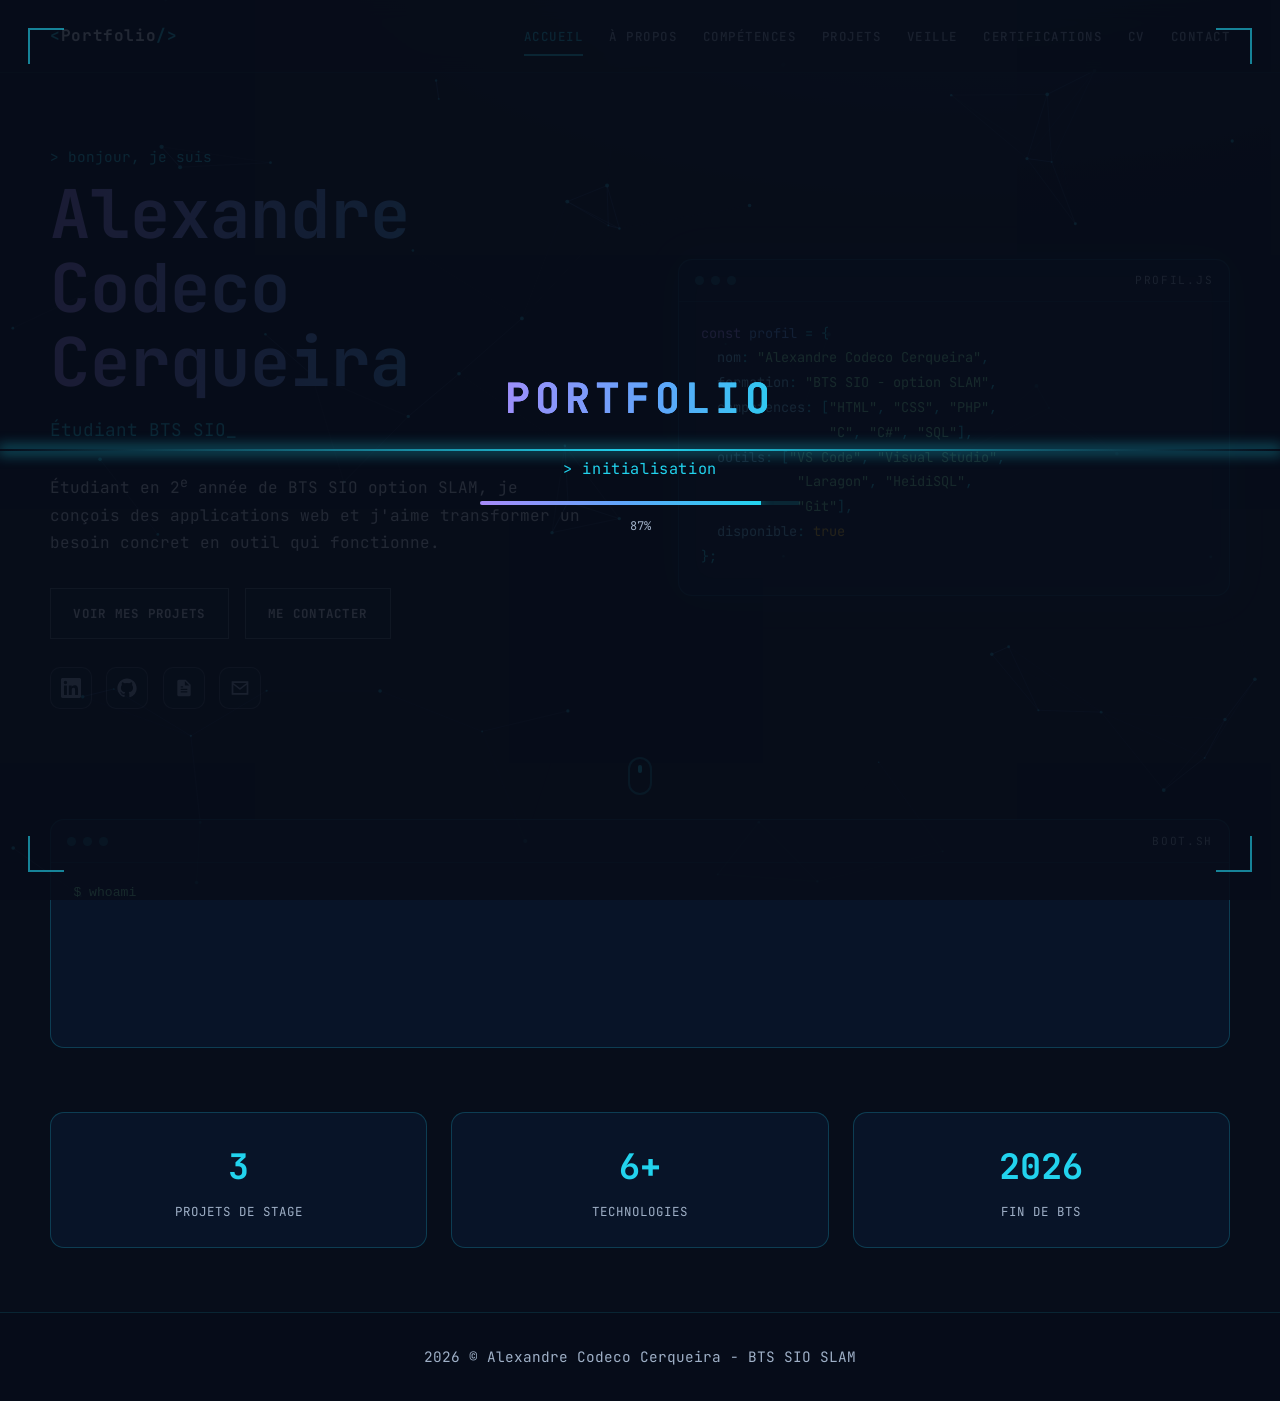
==== commit 3e739d8a: "Ecran de chargement : particules visibles, titre glitch, HUD, scanline" ====
--- a/index.html
+++ b/index.html
@@ -12,6 +12,22 @@
   <link rel="stylesheet" href="css/style.css">
 </head>
 <body>
+  <!-- Écran de chargement affiché avant la page d'accueil -->
+  <div class="loader" id="loader" role="status" aria-label="Chargement du portfolio">
+    <span class="loader-corner loader-corner--tl" aria-hidden="true"></span>
+    <span class="loader-corner loader-corner--tr" aria-hidden="true"></span>
+    <span class="loader-corner loader-corner--bl" aria-hidden="true"></span>
+    <span class="loader-corner loader-corner--br" aria-hidden="true"></span>
+    <span class="loader-scanline" aria-hidden="true"></span>
+
+    <div class="loader-box">
+      <h2 class="loader-title glitch" data-text="PORTFOLIO">PORTFOLIO</h2>
+      <p class="loader-line">&gt; initialisation<span class="loader-dots" id="loader-dots"></span></p>
+      <div class="loader-bar"><div class="loader-fill" id="loader-fill"></div></div>
+      <p class="loader-pct" id="loader-pct">0%</p>
+    </div>
+  </div>
+
   <canvas id="bg-canvas" aria-hidden="true"></canvas>
   <div class="cursor-dot" aria-hidden="true"></div>
   <div class="cursor-ring" aria-hidden="true"></div>
@@ -103,9 +119,9 @@
     </section>
 
     <section class="container stats reveal">
-      <div class="stat"><span class="stat-num">3</span><span class="stat-label">Projets</span></div>
-      <div class="stat"><span class="stat-num">6+</span><span class="stat-label">Technologies</span></div>
-      <div class="stat"><span class="stat-num">1</span><span class="stat-label">Certifications</span></div>
+      <div class="stat"><span class="stat-num">3</span><span class="stat-label">projets de stage</span></div>
+      <div class="stat"><span class="stat-num">6+</span><span class="stat-label">technologies</span></div>
+      <div class="stat"><span class="stat-num">2026</span><span class="stat-label">fin de BTS</span></div>
     </section>
   </main>
 
--- a/css/style.css
+++ b/css/style.css
@@ -38,6 +38,123 @@
   margin-inline: auto;
 }
 
+/* ---------- Écran de chargement (page d'accueil uniquement) ---------- */
+.loader {
+  position: fixed;
+  inset: 0;
+  z-index: 1000;
+  display: flex;
+  align-items: center;
+  justify-content: center;
+  overflow: hidden;
+  /* légèrement transparent : les particules du fond (canvas) se voient à travers */
+  background: rgba(7, 13, 26, 0.88);
+  transition: opacity 0.5s ease, visibility 0.5s ease;
+}
+
+/* Coins façon interface "HUD" */
+.loader-corner {
+  position: absolute;
+  width: 36px; height: 36px;
+  border: 2px solid var(--cyan);
+  opacity: 0.6;
+}
+
+.loader-corner--tl { top: 28px; left: 28px; border-right: 0; border-bottom: 0; }
+.loader-corner--tr { top: 28px; right: 28px; border-left: 0; border-bottom: 0; }
+.loader-corner--bl { bottom: 28px; left: 28px; border-right: 0; border-top: 0; }
+.loader-corner--br { bottom: 28px; right: 28px; border-left: 0; border-top: 0; }
+
+/* Ligne de scan qui balaie l'écran de haut en bas */
+.loader-scanline {
+  position: absolute;
+  left: 0; right: 0;
+  height: 2px;
+  background: linear-gradient(90deg, transparent, var(--cyan), transparent);
+  box-shadow: 0 0 14px 2px rgba(34, 211, 238, 0.6);
+  animation: scanline-move 2.4s ease-in-out infinite;
+}
+
+@keyframes scanline-move {
+  0%   { top: 10%; opacity: 0; }
+  10%  { opacity: 1; }
+  90%  { opacity: 1; }
+  100% { top: 90%; opacity: 0; }
+}
+
+/* Titre "PORTFOLIO" avec glitch permanent pendant le chargement */
+.loader-title {
+  margin: 0 0 1.4rem;
+  font-size: clamp(1.8rem, 6vw, 2.6rem);
+  font-weight: 700;
+  letter-spacing: 0.12em;
+  background: linear-gradient(90deg, var(--violet), var(--blue) 55%, var(--cyan));
+  -webkit-background-clip: text;
+  background-clip: text;
+  color: transparent;
+}
+
+.loader-title.glitch::before,
+.loader-title.glitch::after {
+  opacity: 0.8;
+  animation: glitch-move 2.6s steps(2, end) infinite;
+}
+
+.loader-title.glitch::after { animation-direction: reverse; animation-duration: 2.1s; }
+
+.loader.is-hidden {
+  opacity: 0;
+  visibility: hidden;
+  pointer-events: none;
+}
+
+.loader-box { width: min(320px, 80vw); text-align: center; }
+
+.loader-line {
+  margin: 0 0 1.2rem;
+  font-size: 0.95rem;
+  color: var(--cyan);
+  letter-spacing: 0.04em;
+}
+
+.loader-dots::after {
+  content: "";
+  animation: loader-dots 1.2s steps(4, end) infinite;
+}
+
+@keyframes loader-dots {
+  0%   { content: ""; }
+  25%  { content: "."; }
+  50%  { content: ".."; }
+  75%  { content: "..."; }
+  100% { content: ""; }
+}
+
+.loader-bar {
+  height: 4px;
+  background: rgba(34, 211, 238, 0.12);
+  border-radius: 999px;
+  overflow: hidden;
+}
+
+.loader-fill {
+  height: 100%;
+  width: 0%;
+  background: linear-gradient(90deg, var(--violet), var(--blue), var(--cyan));
+  box-shadow: 0 0 12px rgba(34, 211, 238, 0.6);
+  transition: width 0.15s ease-out;
+}
+
+.loader-pct {
+  margin: 0.7rem 0 0;
+  font-size: 0.75rem;
+  color: var(--muted);
+}
+
+@media (prefers-reduced-motion: reduce) {
+  .loader { display: none; }
+}
+
 /* ---------- Fond animé (canvas, rempli par main.js) ---------- */
 #bg-canvas {
   position: fixed;
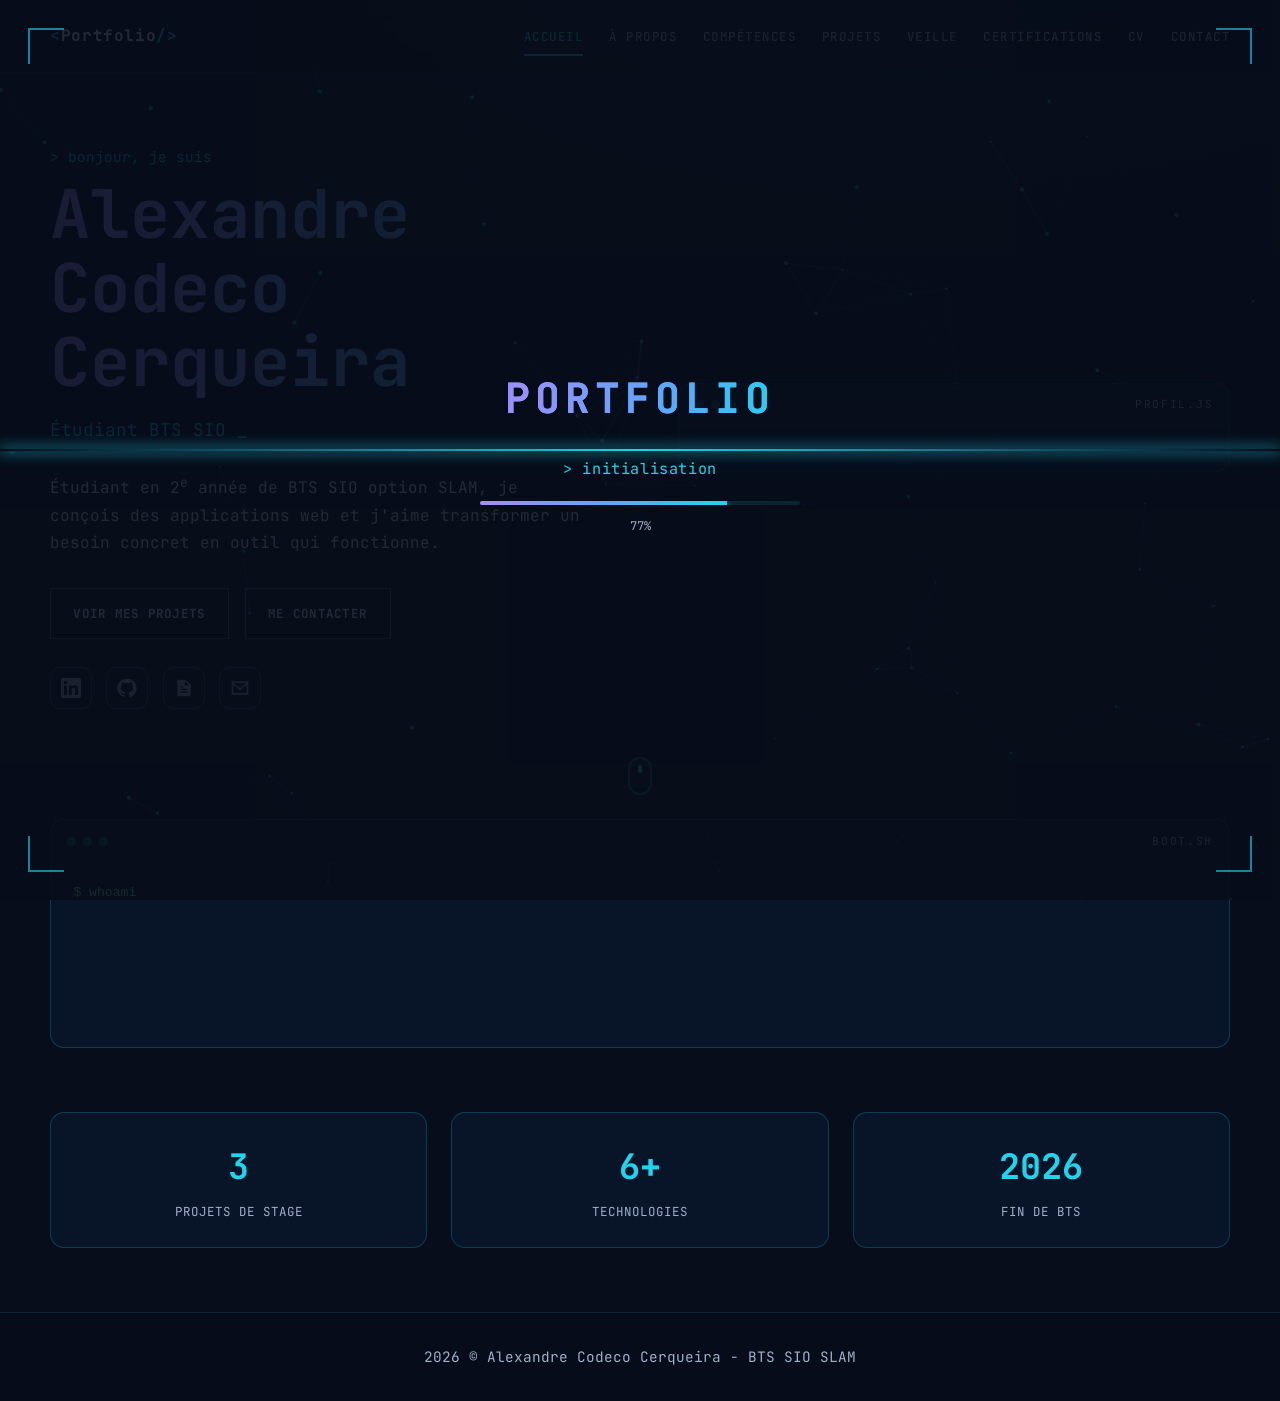
==== commit b123eabd: "Frappe progressive de la carte profil.js apres le chargement" ====
--- a/index.html
+++ b/index.html
@@ -70,7 +70,7 @@
 
         <!-- Icônes de réseaux : TODO remplace l'URL LinkedIn par ton vrai profil -->
         <div class="social-row">
-          <a href="https://www.linkedin.com/in/alexandre-codeco-cerqueira-8b853b3ab/" target="_blank" rel="noopener" class="social-icon" aria-label="LinkedIn">
+          <a href="https://www.linkedin.com/in/TON-PROFIL" target="_blank" rel="noopener" class="social-icon" aria-label="LinkedIn">
             <svg viewBox="0 0 24 24" fill="currentColor" aria-hidden="true"><path d="M20.45 20.45h-3.56v-5.57c0-1.33-.02-3.04-1.85-3.04-1.86 0-2.14 1.45-2.14 2.94v5.67H9.34V9h3.42v1.56h.05c.48-.9 1.64-1.85 3.38-1.85 3.61 0 4.28 2.38 4.28 5.47v6.27ZM5.34 7.43a2.07 2.07 0 1 1 0-4.14 2.07 2.07 0 0 1 0 4.14ZM7.12 20.45H3.56V9h3.56v11.45ZM22.22 0H1.77C.8 0 0 .78 0 1.75v20.5C0 23.22.8 24 1.77 24h20.45C23.2 24 24 23.22 24 22.25V1.75C24 .78 23.2 0 22.22 0Z"/></svg>
           </a>
           <a href="https://github.com/alexandrecodeco40" target="_blank" rel="noopener" class="social-icon" aria-label="GitHub">
@@ -90,7 +90,7 @@
           <span class="dots"><i></i><i></i><i></i></span>
           <span class="code-card-title">profil.js</span>
         </div>
-<pre><code><span class="c-key">const</span> <span class="c-var">profil</span> = {
+<pre><code id="profil-code"><span class="c-key">const</span> <span class="c-var">profil</span> = {
   <span class="c-prop">nom</span>: <span class="c-str">"Alexandre Codeco Cerqueira"</span>,
   <span class="c-prop">formation</span>: <span class="c-str">"BTS SIO - option SLAM"</span>,
   <span class="c-prop">competences</span>: [<span class="c-str">"HTML"</span>, <span class="c-str">"CSS"</span>, <span class="c-str">"PHP"</span>,
--- a/css/style.css
+++ b/css/style.css
@@ -474,6 +474,194 @@
 
 .tag:hover { border-color: var(--cyan); box-shadow: 0 0 14px rgba(34, 211, 238, 0.2); }
 
+/* ---------- Centres d'intérêt (page À propos) ---------- */
+.interest-grid {
+  display: grid;
+  grid-template-columns: repeat(auto-fit, minmax(240px, 1fr));
+  gap: 1.5rem;
+}
+
+.interest-card {
+  padding: 1.6rem;
+  background: var(--panel);
+  border: 1px solid var(--border);
+  border-radius: var(--radius);
+  transition: border-color 0.2s, box-shadow 0.2s, transform 0.2s;
+}
+
+.interest-card:hover {
+  border-color: var(--cyan);
+  box-shadow: 0 0 30px rgba(34, 211, 238, 0.15);
+  transform: translateY(-3px);
+}
+
+.interest-icon {
+  display: flex;
+  align-items: center;
+  justify-content: center;
+  width: 48px; height: 48px;
+  margin-bottom: 1rem;
+  color: var(--cyan);
+  background: rgba(34, 211, 238, 0.08);
+  border: 1px solid var(--border);
+  border-radius: 10px;
+}
+
+.interest-icon svg { width: 24px; height: 24px; }
+
+.interest-card h3 { margin: 0 0 0.5rem; font-size: 1rem; }
+.interest-card p { margin: 0; color: var(--muted); }
+.interest-card a { color: var(--cyan); }
+.interest-card a:hover { text-decoration: underline; }
+
+/* ---------- Constellation de compétences (page Compétences) ---------- */
+.constellation-wrap {
+  position: relative;
+  background:
+    radial-gradient(600px 400px at 20% 10%, rgba(167, 139, 250, 0.06), transparent 60%),
+    radial-gradient(600px 400px at 85% 15%, rgba(34, 211, 238, 0.06), transparent 60%),
+    var(--panel);
+  border: 1px solid var(--border);
+  border-radius: var(--radius);
+  padding: 0.5rem;
+  overflow: hidden;
+}
+
+.constellation {
+  display: block;
+  width: 100%;
+  height: auto;
+}
+
+/* Traits : chaque branche a la couleur de sa famille */
+.edge {
+  stroke-width: 1.4;
+  fill: none;
+}
+
+.edge-core   { stroke: rgba(230, 237, 247, 0.35); stroke-width: 1.8; }
+.edge-lang   { stroke: rgba(34, 211, 238, 0.4); }
+.edge-bdd    { stroke: rgba(167, 139, 250, 0.4); }
+.edge-outils { stroke: rgba(96, 165, 250, 0.4); }
+
+/* Anneaux en orbite autour du centre et des hubs, qui tournent lentement */
+.orbit-ring {
+  fill: none;
+  stroke-width: 1;
+  stroke-dasharray: 3 7;
+  transform-box: fill-box;
+  transform-origin: center;
+}
+
+.skill-node--lang .orbit-ring   { stroke: rgba(34, 211, 238, 0.45); }
+.skill-node--bdd .orbit-ring    { stroke: rgba(167, 139, 250, 0.45); }
+.skill-node--outils .orbit-ring { stroke: rgba(96, 165, 250, 0.45); }
+.skill-node--core .orbit-ring   { stroke: rgba(230, 237, 247, 0.45); }
+
+.skill-node--hub .orbit-ring,
+.skill-node--core .orbit-ring {
+  animation: orbit-spin 14s linear infinite;
+}
+
+@keyframes orbit-spin {
+  to { transform: rotate(360deg); }
+}
+
+/* Nœuds : groupe cliquable (pas de scale au survol : ça faisait "sauter" le point) */
+.skill-node {
+  cursor: pointer;
+  outline: none;
+}
+
+.skill-node circle:not(.orbit-ring) {
+  stroke-width: 1.5;
+  transition: filter 0.25s, stroke-width 0.25s;
+}
+
+.skill-node--lang circle:not(.orbit-ring)   { stroke: var(--cyan); }
+.skill-node--bdd circle:not(.orbit-ring)    { stroke: var(--violet); }
+.skill-node--outils circle:not(.orbit-ring) { stroke: var(--blue); }
+.skill-node--core circle:not(.orbit-ring)   { stroke: var(--text); stroke-width: 1; }
+
+.skill-label {
+  fill: var(--muted);
+  font-family: var(--font);
+  font-size: 15px;
+  text-anchor: middle;
+  pointer-events: none;
+  user-select: none;
+  transition: fill 0.2s;
+}
+
+.skill-label--lg {
+  fill: var(--text);
+  font-size: 17px;
+  font-weight: 700;
+}
+
+/* --- Survol / focus : le nœud s'illumine (pas de changement de taille) --- */
+.skill-node--lang:hover circle:not(.orbit-ring),
+.skill-node--lang:focus-visible circle:not(.orbit-ring) {
+  filter: drop-shadow(0 0 16px rgba(34, 211, 238, 0.85));
+}
+.skill-node--bdd:hover circle:not(.orbit-ring),
+.skill-node--bdd:focus-visible circle:not(.orbit-ring) {
+  filter: drop-shadow(0 0 16px rgba(167, 139, 250, 0.85));
+}
+.skill-node--outils:hover circle:not(.orbit-ring),
+.skill-node--outils:focus-visible circle:not(.orbit-ring) {
+  filter: drop-shadow(0 0 16px rgba(96, 165, 250, 0.85));
+}
+.skill-node--core:hover circle:not(.orbit-ring),
+.skill-node--core:focus-visible circle:not(.orbit-ring) {
+  filter: drop-shadow(0 0 20px rgba(230, 237, 247, 0.85));
+}
+
+.skill-node:hover .skill-label,
+.skill-node:focus-visible .skill-label { fill: var(--text); }
+
+/* --- Sélectionné (après un clic) : halo permanent, pas de changement de taille --- */
+.skill-node--lang.is-active circle:not(.orbit-ring)   { filter: drop-shadow(0 0 18px rgba(34, 211, 238, 0.95)); stroke-width: 2.5; }
+.skill-node--bdd.is-active circle:not(.orbit-ring)    { filter: drop-shadow(0 0 18px rgba(167, 139, 250, 0.95)); stroke-width: 2.5; }
+.skill-node--outils.is-active circle:not(.orbit-ring) { filter: drop-shadow(0 0 18px rgba(96, 165, 250, 0.95)); stroke-width: 2.5; }
+.skill-node--core.is-active circle:not(.orbit-ring)   { filter: drop-shadow(0 0 22px rgba(230, 237, 247, 0.95)); stroke-width: 2; }
+
+.skill-node.is-active .skill-label { fill: var(--text); font-weight: 700; }
+
+/* Respiration lente du centre et des hubs, pour un effet "vivant" */
+.skill-node--core .node-core,
+.skill-node--hub circle:not(.orbit-ring) {
+  animation: breathe 3.6s ease-in-out infinite;
+}
+
+@keyframes breathe {
+  0%, 100% { filter: drop-shadow(0 0 6px rgba(34, 211, 238, 0.25)); }
+  50% { filter: drop-shadow(0 0 16px rgba(34, 211, 238, 0.5)); }
+}
+
+/* Panneau de détail sous la constellation */
+.skill-info {
+  margin-top: 1.5rem;
+  padding: 1.4rem 1.6rem;
+  background: var(--panel);
+  border: 1px solid var(--border);
+  border-radius: var(--radius);
+  min-height: 5.5rem;
+}
+
+.skill-info h3 { margin: 0 0 0.5rem; color: var(--cyan); font-size: 1.05rem; }
+.skill-info p { margin: 0; color: var(--text); max-width: 46rem; }
+
+@media (prefers-reduced-motion: reduce) {
+  .orbit-ring, .skill-node--core .node-core, .skill-node--hub circle:not(.orbit-ring) { animation: none; }
+  .skill-node { transition: none; }
+}
+
+@media (max-width: 640px) {
+  .skill-label { font-size: 19px; }
+  .skill-label--lg { font-size: 21px; }
+}
+
 /* ---------- Cartes de compétences (grille) ---------- */
 .skills-grid {
   display: grid;
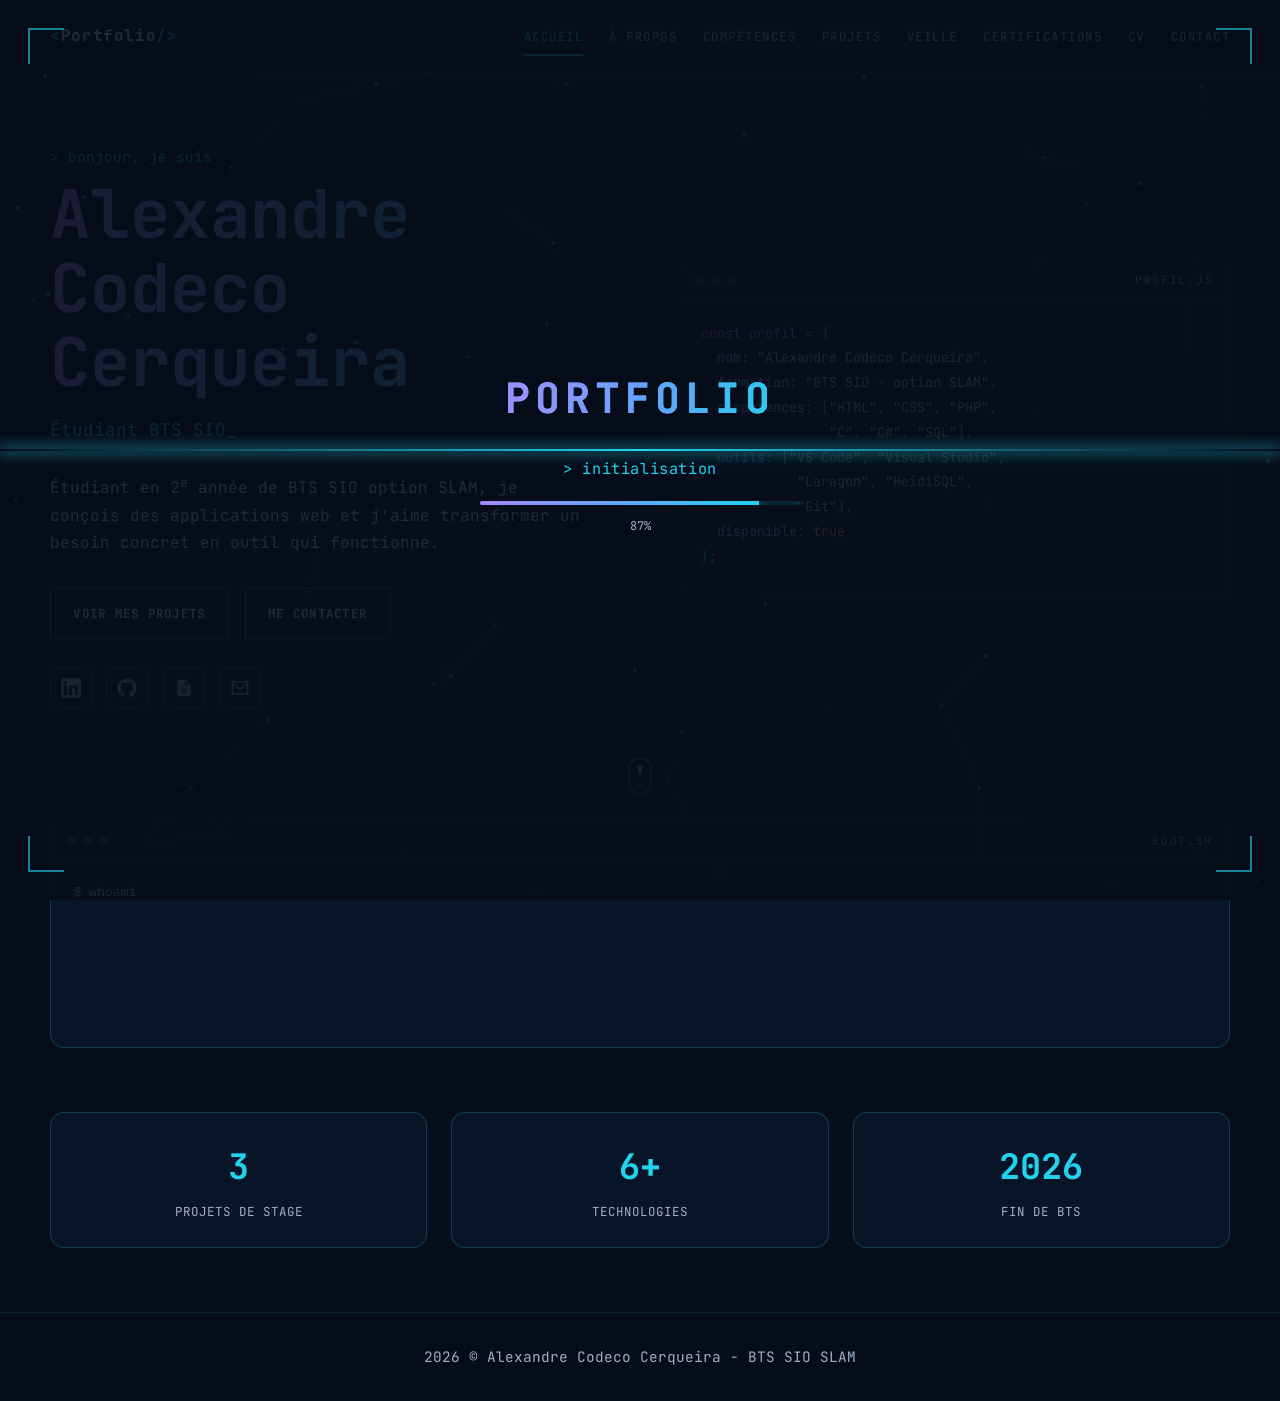
==== commit a52f7bad: "Frappe profil.js : 8s, une seule fois par session" ====
--- a/index.html
+++ b/index.html
@@ -70,7 +70,7 @@
 
         <!-- Icônes de réseaux : TODO remplace l'URL LinkedIn par ton vrai profil -->
         <div class="social-row">
-          <a href="https://www.linkedin.com/in/TON-PROFIL" target="_blank" rel="noopener" class="social-icon" aria-label="LinkedIn">
+          <a href="https://www.linkedin.com/in/alexandre-codeco-cerqueira-8b853b3ab/" target="_blank" rel="noopener" class="social-icon" aria-label="LinkedIn">
             <svg viewBox="0 0 24 24" fill="currentColor" aria-hidden="true"><path d="M20.45 20.45h-3.56v-5.57c0-1.33-.02-3.04-1.85-3.04-1.86 0-2.14 1.45-2.14 2.94v5.67H9.34V9h3.42v1.56h.05c.48-.9 1.64-1.85 3.38-1.85 3.61 0 4.28 2.38 4.28 5.47v6.27ZM5.34 7.43a2.07 2.07 0 1 1 0-4.14 2.07 2.07 0 0 1 0 4.14ZM7.12 20.45H3.56V9h3.56v11.45ZM22.22 0H1.77C.8 0 0 .78 0 1.75v20.5C0 23.22.8 24 1.77 24h20.45C23.2 24 24 23.22 24 22.25V1.75C24 .78 23.2 0 22.22 0Z"/></svg>
           </a>
           <a href="https://github.com/alexandrecodeco40" target="_blank" rel="noopener" class="social-icon" aria-label="GitHub">
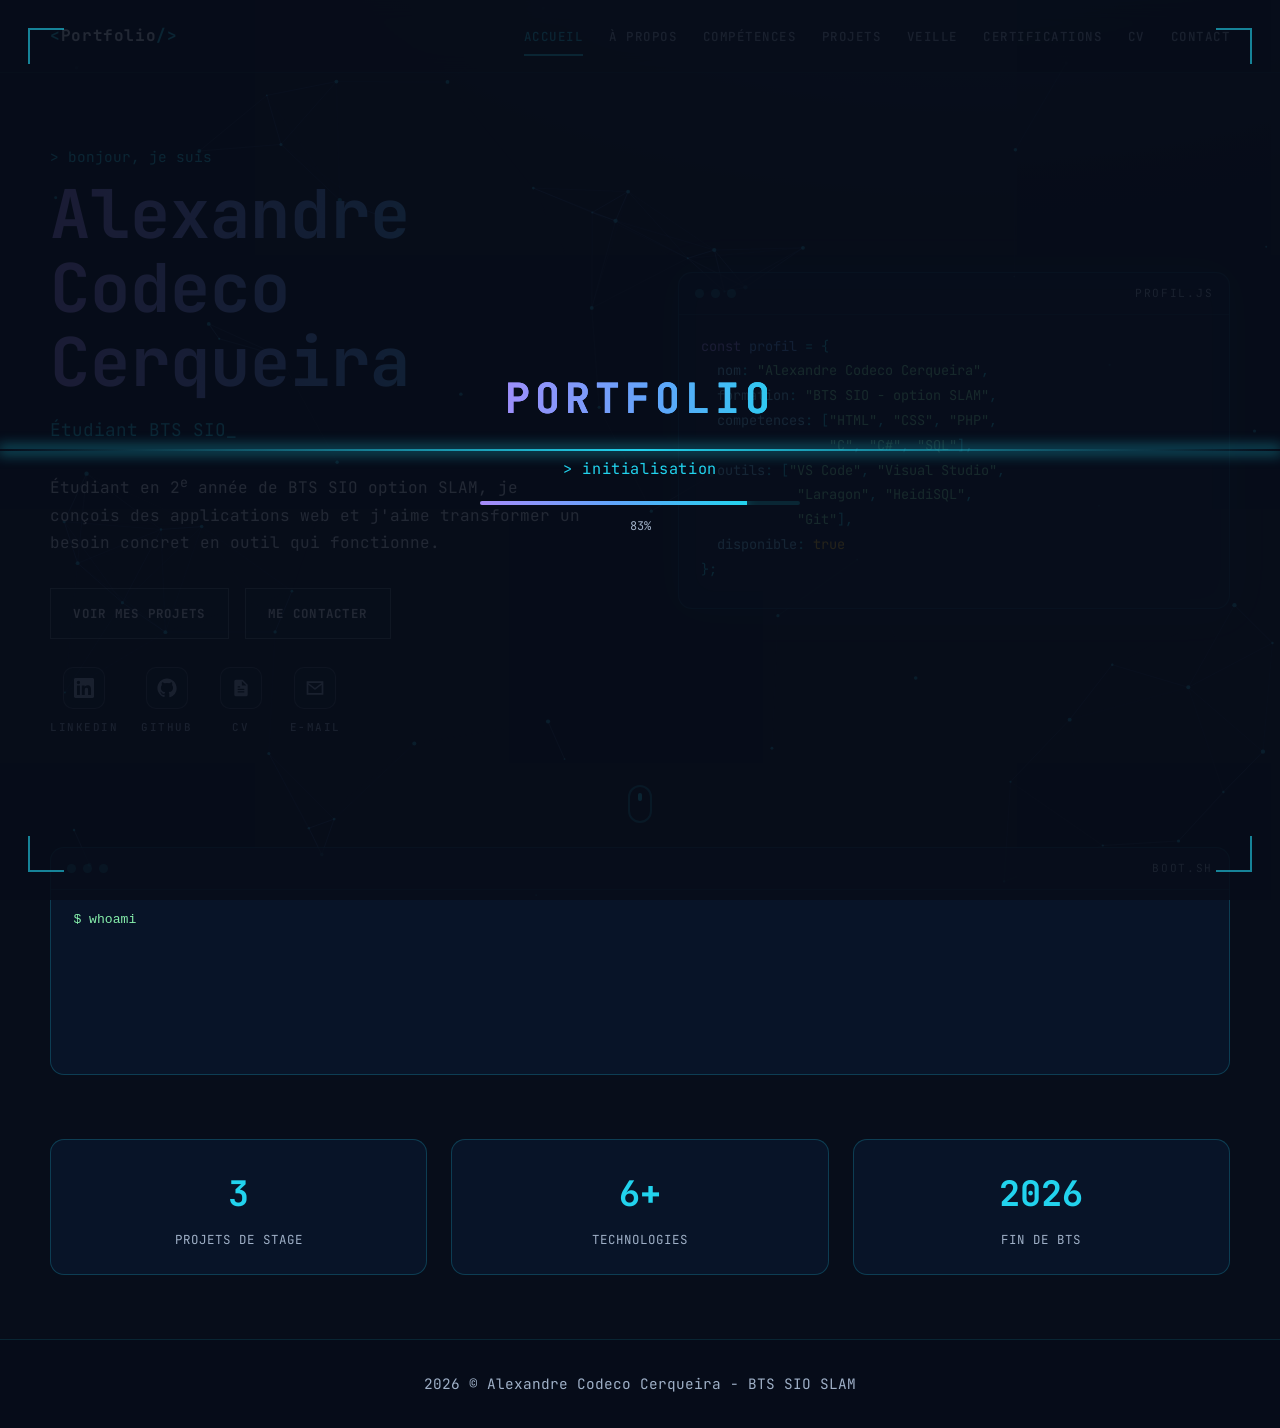
==== commit e70e8737: "Mise a jour du portfolio" ====
--- a/index.html
+++ b/index.html
@@ -70,17 +70,21 @@
 
         <!-- Icônes de réseaux : TODO remplace l'URL LinkedIn par ton vrai profil -->
         <div class="social-row">
-          <a href="https://www.linkedin.com/in/alexandre-codeco-cerqueira-8b853b3ab/" target="_blank" rel="noopener" class="social-icon" aria-label="LinkedIn">
-            <svg viewBox="0 0 24 24" fill="currentColor" aria-hidden="true"><path d="M20.45 20.45h-3.56v-5.57c0-1.33-.02-3.04-1.85-3.04-1.86 0-2.14 1.45-2.14 2.94v5.67H9.34V9h3.42v1.56h.05c.48-.9 1.64-1.85 3.38-1.85 3.61 0 4.28 2.38 4.28 5.47v6.27ZM5.34 7.43a2.07 2.07 0 1 1 0-4.14 2.07 2.07 0 0 1 0 4.14ZM7.12 20.45H3.56V9h3.56v11.45ZM22.22 0H1.77C.8 0 0 .78 0 1.75v20.5C0 23.22.8 24 1.77 24h20.45C23.2 24 24 23.22 24 22.25V1.75C24 .78 23.2 0 22.22 0Z"/></svg>
+          <a href="https://www.linkedin.com/in/alexandre-codeco-cerqueira-8b853b3ab/" target="_blank" rel="noopener" class="social-item" aria-label="LinkedIn">
+            <span class="social-icon"><svg viewBox="0 0 24 24" fill="currentColor" aria-hidden="true"><path d="M20.45 20.45h-3.56v-5.57c0-1.33-.02-3.04-1.85-3.04-1.86 0-2.14 1.45-2.14 2.94v5.67H9.34V9h3.42v1.56h.05c.48-.9 1.64-1.85 3.38-1.85 3.61 0 4.28 2.38 4.28 5.47v6.27ZM5.34 7.43a2.07 2.07 0 1 1 0-4.14 2.07 2.07 0 0 1 0 4.14ZM7.12 20.45H3.56V9h3.56v11.45ZM22.22 0H1.77C.8 0 0 .78 0 1.75v20.5C0 23.22.8 24 1.77 24h20.45C23.2 24 24 23.22 24 22.25V1.75C24 .78 23.2 0 22.22 0Z"/></svg></span>
+            <span class="social-label">LinkedIn</span>
           </a>
-          <a href="https://github.com/alexandrecodeco40" target="_blank" rel="noopener" class="social-icon" aria-label="GitHub">
-            <svg viewBox="0 0 24 24" fill="currentColor" aria-hidden="true"><path d="M12 .5C5.73.5.5 5.73.5 12.03c0 5.05 3.29 9.33 7.84 10.84.57.1.78-.25.78-.55 0-.27-.01-1.17-.02-2.12-3.19.69-3.86-1.36-3.86-1.36-.52-1.33-1.28-1.68-1.28-1.68-1.04-.71.08-.7.08-.7 1.16.08 1.76 1.19 1.76 1.19 1.03 1.76 2.7 1.25 3.36.95.1-.75.4-1.25.73-1.54-2.55-.29-5.23-1.27-5.23-5.68 0-1.25.45-2.28 1.18-3.08-.12-.29-.51-1.46.11-3.04 0 0 .96-.31 3.15 1.18a10.9 10.9 0 0 1 5.74 0c2.19-1.49 3.15-1.18 3.15-1.18.62 1.58.23 2.75.11 3.04.73.8 1.18 1.83 1.18 3.08 0 4.42-2.69 5.39-5.25 5.67.41.36.78 1.07.78 2.16 0 1.56-.01 2.81-.01 3.19 0 .3.21.66.79.55A10.53 10.53 0 0 0 23.5 12.03C23.5 5.73 18.27.5 12 .5Z"/></svg>
+          <a href="https://github.com/alexandrecodeco40" target="_blank" rel="noopener" class="social-item" aria-label="GitHub">
+            <span class="social-icon"><svg viewBox="0 0 24 24" fill="currentColor" aria-hidden="true"><path d="M12 .5C5.73.5.5 5.73.5 12.03c0 5.05 3.29 9.33 7.84 10.84.57.1.78-.25.78-.55 0-.27-.01-1.17-.02-2.12-3.19.69-3.86-1.36-3.86-1.36-.52-1.33-1.28-1.68-1.28-1.68-1.04-.71.08-.7.08-.7 1.16.08 1.76 1.19 1.76 1.19 1.03 1.76 2.7 1.25 3.36.95.1-.75.4-1.25.73-1.54-2.55-.29-5.23-1.27-5.23-5.68 0-1.25.45-2.28 1.18-3.08-.12-.29-.51-1.46.11-3.04 0 0 .96-.31 3.15 1.18a10.9 10.9 0 0 1 5.74 0c2.19-1.49 3.15-1.18 3.15-1.18.62 1.58.23 2.75.11 3.04.73.8 1.18 1.83 1.18 3.08 0 4.42-2.69 5.39-5.25 5.67.41.36.78 1.07.78 2.16 0 1.56-.01 2.81-.01 3.19 0 .3.21.66.79.55A10.53 10.53 0 0 0 23.5 12.03C23.5 5.73 18.27.5 12 .5Z"/></svg></span>
+            <span class="social-label">GitHub</span>
           </a>
-          <a href="cv/CV_Alexandre_Codeco_Cerqueira.pdf" target="_blank" rel="noopener" class="social-icon" aria-label="CV (PDF)">
-            <svg viewBox="0 0 24 24" fill="currentColor" aria-hidden="true"><path d="M6 2a2 2 0 0 0-2 2v16a2 2 0 0 0 2 2h12a2 2 0 0 0 2-2V8l-6-6H6Zm7 1.5L18.5 9H13V3.5ZM8 13h8v1.5H8V13Zm0 3h8v1.5H8V16Zm0-6h3v1.5H8V10Z"/></svg>
+          <a href="cv/CV_Alexandre_Codeco_Cerqueira.pdf" target="_blank" rel="noopener" class="social-item" aria-label="CV (PDF)">
+            <span class="social-icon"><svg viewBox="0 0 24 24" fill="currentColor" aria-hidden="true"><path d="M6 2a2 2 0 0 0-2 2v16a2 2 0 0 0 2 2h12a2 2 0 0 0 2-2V8l-6-6H6Zm7 1.5L18.5 9H13V3.5ZM8 13h8v1.5H8V13Zm0 3h8v1.5H8V16Zm0-6h3v1.5H8V10Z"/></svg></span>
+            <span class="social-label">CV</span>
           </a>
-          <a href="mailto:alexandrecodeco40@gmail.com" class="social-icon" aria-label="E-mail">
-            <svg viewBox="0 0 24 24" fill="currentColor" aria-hidden="true"><path d="M2 4h20v16H2V4Zm2 2v.01L12 12l8-5.99V6H4Zm16 2.24-7.4 5.55a1 1 0 0 1-1.2 0L4 8.24V18h16V8.24Z"/></svg>
+          <a href="mailto:alexandrecodeco40@gmail.com" class="social-item" aria-label="E-mail">
+            <span class="social-icon"><svg viewBox="0 0 24 24" fill="currentColor" aria-hidden="true"><path d="M2 4h20v16H2V4Zm2 2v.01L12 12l8-5.99V6H4Zm16 2.24-7.4 5.55a1 1 0 0 1-1.2 0L4 8.24V18h16V8.24Z"/></svg></span>
+            <span class="social-label">E-mail</span>
           </a>
         </div>
       </div>
--- a/css/style.css
+++ b/css/style.css
@@ -682,6 +682,18 @@
   color: var(--cyan);
 }
 
+/* Capture d'écran en haut d'une carte (page Veille) */
+.skill-card-img {
+  display: block;
+  width: calc(100% + 2.8rem);
+  margin: -1.4rem -1.4rem 1.2rem;
+  border-bottom: 1px solid var(--border);
+  border-radius: var(--radius) var(--radius) 0 0;
+}
+
+.skill-card p { margin: 0; color: var(--muted); }
+.skill-card p strong { color: var(--text); }
+
 /* ---------- Cartes de projet (page Projets) ---------- */
 .project-card {
   margin-bottom: 2.5rem;
@@ -721,6 +733,262 @@
   font-size: 0.85em;
 }
 
+/* ---------- Page Projets : vue d'ensemble (3 cartes) ---------- */
+.project-overview {
+  display: grid;
+  grid-template-columns: repeat(auto-fit, minmax(260px, 1fr));
+  gap: 1.5rem;
+  margin-bottom: 3.5rem;
+}
+
+.overview-card {
+  position: relative;
+  display: flex;
+  flex-direction: column;
+  background: var(--panel);
+  border: 1px solid var(--border);
+  border-radius: var(--radius);
+  overflow: hidden;
+  transition: border-color 0.2s, box-shadow 0.2s, transform 0.2s;
+}
+
+.overview-card:hover {
+  border-color: var(--cyan);
+  box-shadow: 0 0 30px rgba(34, 211, 238, 0.15);
+  transform: translateY(-4px);
+}
+
+.overview-card img {
+  display: block;
+  width: 100%;
+  aspect-ratio: 16 / 9;
+  object-fit: cover;
+  object-position: top;
+  border-bottom: 1px solid var(--border);
+}
+
+/* Illustration en haut de chaque carte (remplace la capture d'écran) */
+.overview-art {
+  display: flex;
+  align-items: center;
+  justify-content: center;
+  aspect-ratio: 16 / 9;
+  overflow: hidden;
+  border-bottom: 1px solid var(--border);
+  background-image:
+    radial-gradient(rgba(230, 237, 247, 0.07) 1px, transparent 1px),
+    linear-gradient(135deg, rgba(34, 211, 238, 0.12), rgba(167, 139, 250, 0.10));
+  background-size: 22px 22px, 100% 100%;
+}
+
+.overview-art--inter {
+  background-image:
+    radial-gradient(rgba(230, 237, 247, 0.07) 1px, transparent 1px),
+    linear-gradient(135deg, rgba(167, 139, 250, 0.14), rgba(96, 165, 250, 0.10));
+}
+
+.overview-art--materiel {
+  background-image:
+    radial-gradient(rgba(230, 237, 247, 0.07) 1px, transparent 1px),
+    linear-gradient(135deg, rgba(96, 165, 250, 0.14), rgba(34, 211, 238, 0.10));
+}
+
+.overview-art svg {
+  width: 88%;
+  height: auto;
+  filter: drop-shadow(0 0 10px rgba(34, 211, 238, 0.3));
+  transition: transform 0.3s ease, filter 0.3s ease;
+}
+
+.overview-card:hover .overview-art svg {
+  transform: scale(1.06);
+  filter: drop-shadow(0 0 16px rgba(34, 211, 238, 0.55));
+}
+
+@media (prefers-reduced-motion: reduce) {
+  .overview-art svg, .overview-card:hover .overview-art svg { transition: none; transform: none; }
+}
+
+.overview-body { padding: 1.2rem 1.4rem 1.4rem; }
+
+.overview-num {
+  font-size: 0.72rem;
+  letter-spacing: 0.12em;
+  color: var(--cyan);
+}
+
+.overview-body h2 { margin: 0.2rem 0 0.4rem; font-size: 1.25rem; }
+.overview-body p { margin: 0 0 0.9rem; color: var(--muted); font-size: 0.92rem; }
+
+/* ---------- Page Projets : fiche détaillée d'un projet ---------- */
+.project-showcase {
+  margin-bottom: 3rem;
+  padding: 2rem;
+  background: var(--panel);
+  border: 1px solid var(--border);
+  border-radius: var(--radius);
+  scroll-margin-top: 90px;
+}
+
+.showcase-head {
+  display: flex;
+  align-items: center;
+  gap: 1.2rem;
+  margin-bottom: 1.2rem;
+}
+
+.showcase-num {
+  font-size: 2.6rem;
+  font-weight: 700;
+  line-height: 1;
+  background: linear-gradient(135deg, var(--violet), var(--cyan));
+  -webkit-background-clip: text;
+  background-clip: text;
+  color: transparent;
+}
+
+.showcase-head h2 { margin: 0; font-size: 1.7rem; }
+.showcase-sub { margin: 0.2rem 0 0; color: var(--muted); }
+
+/* Ligne d'infos clés (type, contexte, ...) */
+.meta-row {
+  display: flex;
+  flex-wrap: wrap;
+  gap: 0.7rem;
+  list-style: none;
+  margin: 0 0 1.8rem;
+  padding: 0;
+}
+
+.meta-row li {
+  display: flex;
+  flex-direction: column;
+  padding: 0.55rem 0.9rem;
+  font-size: 0.85rem;
+  background: rgba(34, 211, 238, 0.05);
+  border: 1px solid var(--border);
+  border-radius: 10px;
+}
+
+.meta-row li span {
+  font-size: 0.65rem;
+  letter-spacing: 0.1em;
+  text-transform: uppercase;
+  color: var(--cyan);
+}
+
+/* Galerie de captures d'écran dans des "fenêtres de navigateur" */
+.project-gallery {
+  display: grid;
+  grid-template-columns: repeat(auto-fit, minmax(300px, 1fr));
+  gap: 1.5rem;
+  margin-bottom: 2rem;
+}
+
+.browser-frame {
+  margin: 0;
+  background: #0b1526;
+  border: 1px solid var(--border);
+  border-radius: 12px;
+  overflow: hidden;
+  box-shadow: 0 10px 40px rgba(0, 0, 0, 0.35);
+}
+
+.browser-bar {
+  display: flex;
+  gap: 6px;
+  padding: 0.55rem 0.8rem;
+  background: rgba(34, 211, 238, 0.07);
+  border-bottom: 1px solid var(--border);
+}
+
+.browser-bar i { width: 9px; height: 9px; border-radius: 50%; background: rgba(230, 237, 247, 0.25); }
+
+.browser-frame img {
+  display: block;
+  width: 100%;
+  height: auto;
+  cursor: zoom-in;
+  transition: opacity 0.2s;
+}
+
+.browser-frame img:hover { opacity: 0.88; }
+
+.browser-frame figcaption {
+  padding: 0.7rem 0.9rem;
+  font-size: 0.8rem;
+  color: var(--muted);
+  border-top: 1px solid var(--border);
+}
+
+.project-block h3 { margin: 0 0 0.5rem; font-size: 0.95rem; color: var(--cyan); }
+.project-block p { margin: 0; }
+
+.feature-list {
+  margin: 0;
+  padding: 0;
+  list-style: none;
+}
+
+.feature-list li {
+  position: relative;
+  padding-left: 1.3rem;
+  margin-bottom: 0.4rem;
+}
+
+.feature-list li::before {
+  content: "›";
+  position: absolute;
+  left: 0;
+  color: var(--cyan);
+  font-weight: 700;
+}
+
+.skills-title { margin: 0.5rem 0 0.8rem; font-size: 0.95rem; color: var(--cyan); }
+
+/* ---------- Fenêtre d'agrandissement des captures (lightbox) ---------- */
+.lightbox {
+  position: fixed;
+  inset: 0;
+  z-index: 2000;
+  display: flex;
+  align-items: center;
+  justify-content: center;
+  padding: 2rem;
+  background: rgba(4, 8, 16, 0.92);
+  cursor: zoom-out;
+}
+
+.lightbox[hidden] { display: none; }
+
+.lightbox img {
+  max-width: 100%;
+  max-height: 100%;
+  border: 1px solid var(--border);
+  border-radius: 10px;
+  box-shadow: 0 0 60px rgba(34, 211, 238, 0.2);
+}
+
+.lightbox-close {
+  position: absolute;
+  top: 1rem;
+  right: 1.4rem;
+  font-size: 2.2rem;
+  line-height: 1;
+  color: var(--text);
+  background: none;
+  border: 0;
+  cursor: pointer;
+}
+
+.lightbox-close:hover { color: var(--cyan); }
+
+@media (max-width: 640px) {
+  .project-showcase { padding: 1.3rem; }
+  .project-gallery { grid-template-columns: 1fr; }
+  .showcase-num { font-size: 2rem; }
+}
+
 /* ---------- Petit bouton (lien "voir le certificat") ---------- */
 .btn-small { padding: 0.5rem 1rem; font-size: 0.68rem; }
 
@@ -729,6 +997,24 @@
   display: grid;
   grid-template-columns: repeat(auto-fit, minmax(260px, 1fr));
   gap: 1.5rem;
+}
+
+/* Carte mise en avant avec le vrai badge Pix (image) */
+.cert-card--featured {
+  grid-column: 1 / -1;
+  display: flex;
+  align-items: center;
+  gap: 1.8rem;
+}
+
+.cert-score-badge {
+  flex: none;
+  width: 140px;
+  height: auto;
+}
+
+@media (max-width: 560px) {
+  .cert-card--featured { flex-direction: column; text-align: center; }
 }
 
 .cert-card {
@@ -857,11 +1143,22 @@
   100% { transform: translate(-1px, 2px); }
 }
 
-/* ---------- Rangée d'icônes sociales ---------- */
+/* ---------- Rangée d'icônes sociales (icône + étiquette dessous) ---------- */
 .social-row {
   display: flex;
-  gap: 0.9rem;
+  flex-wrap: wrap;
+  gap: 1.4rem;
   margin-top: 1.8rem;
+}
+
+.social-item {
+  display: flex;
+  flex-direction: column;
+  align-items: center;
+  gap: 0.55rem;
+  min-width: 52px;
+  color: var(--muted);
+  transition: color 0.2s, transform 0.2s;
 }
 
 .social-icon {
@@ -869,21 +1166,38 @@
   align-items: center;
   justify-content: center;
   width: 42px; height: 42px;
-  color: var(--muted);
   background: rgba(34, 211, 238, 0.04);
   border: 1px solid rgba(230, 237, 247, 0.25);
   border-radius: 10px;
-  transition: color 0.2s, border-color 0.2s, box-shadow 0.2s, transform 0.2s;
+  transition: border-color 0.2s, box-shadow 0.2s;
 }
 
 .social-icon svg { width: 20px; height: 20px; }
 
-.social-icon:hover {
+/* Étiquette : même style que les liens du menu (monospace, majuscules espacées) */
+.social-label {
+  font-size: 0.68rem;
+  font-weight: 500;
+  letter-spacing: 0.14em;
+  text-transform: uppercase;
+  color: var(--muted);
+  transition: color 0.2s;
+}
+
+.social-item:hover,
+.social-item:focus-visible {
   color: var(--cyan);
+  transform: translateY(-3px);
+}
+
+.social-item:hover .social-icon,
+.social-item:focus-visible .social-icon {
   border-color: var(--cyan);
   box-shadow: 0 0 18px rgba(34, 211, 238, 0.3);
-  transform: translateY(-3px);
-}
+}
+
+.social-item:hover .social-label,
+.social-item:focus-visible .social-label { color: var(--cyan); }
 
 /* ---------- Terminal de boot (accueil) ---------- */
 .boot-terminal {
